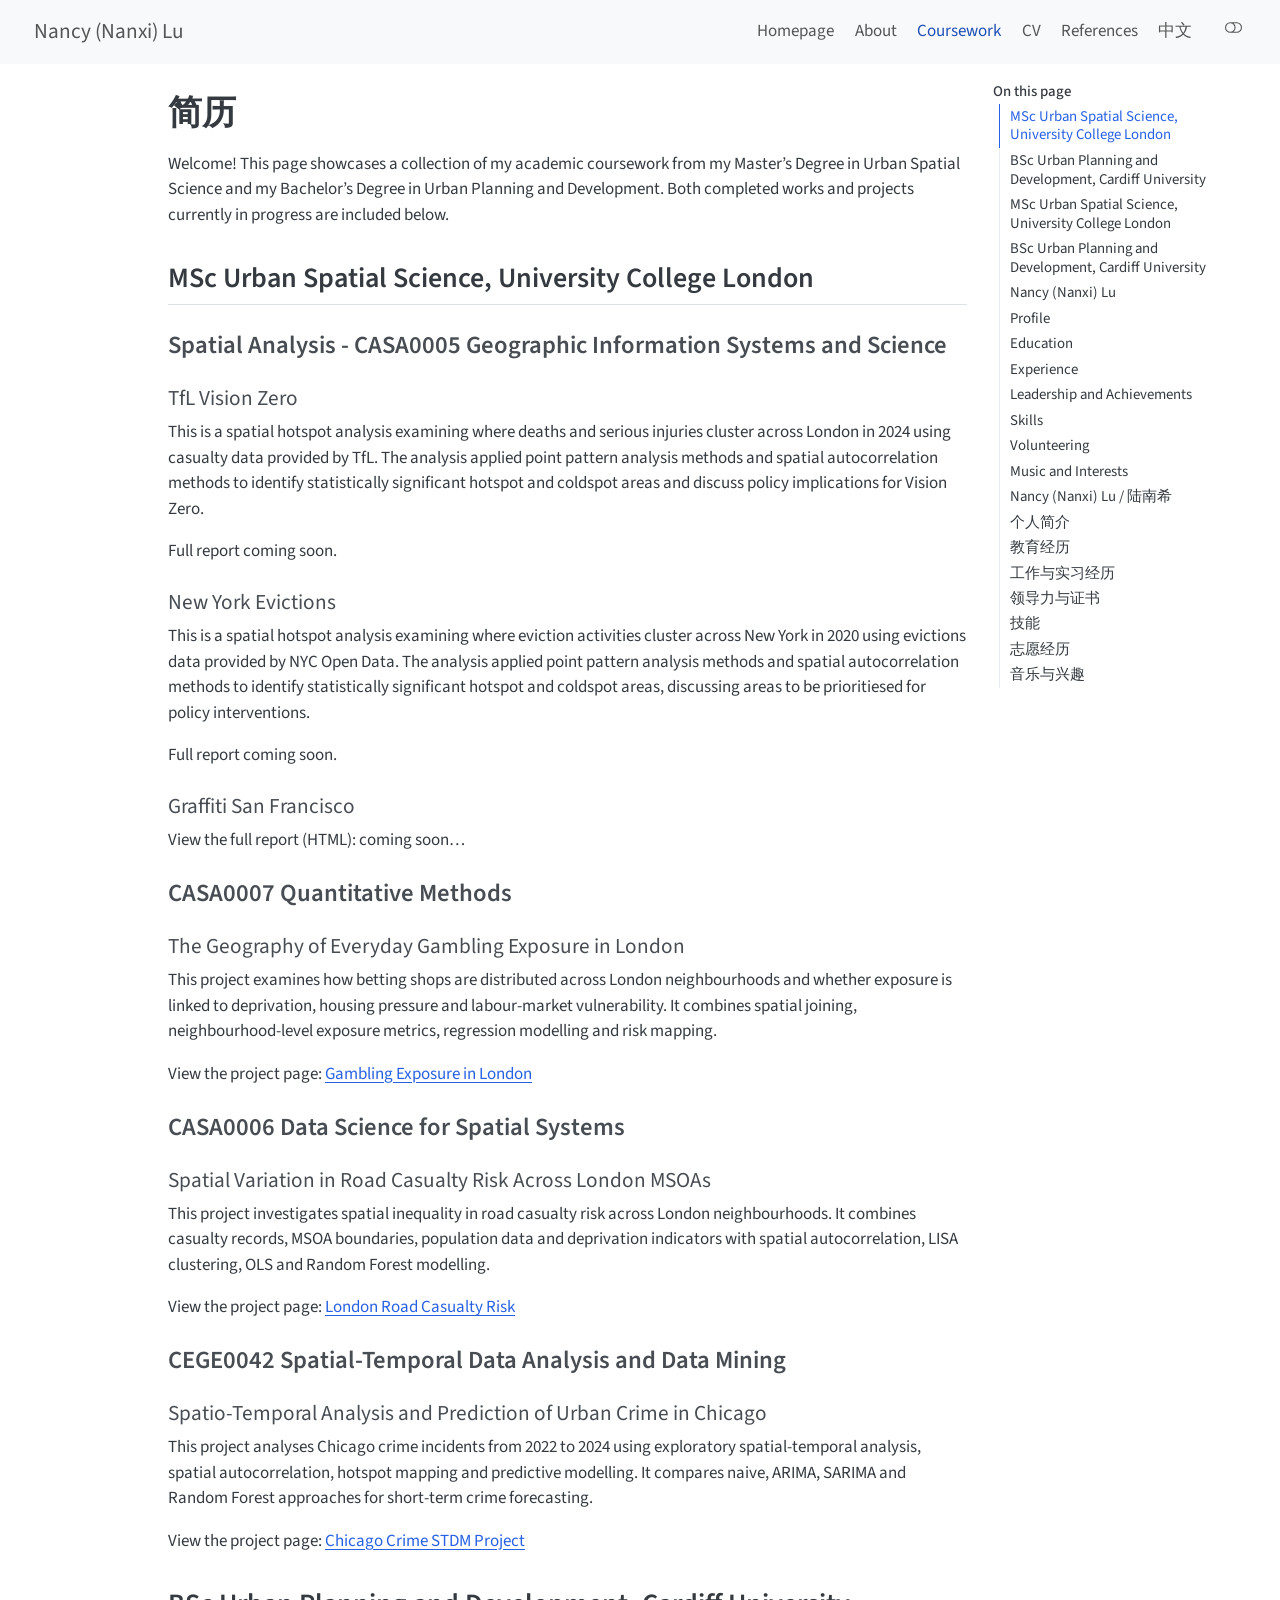
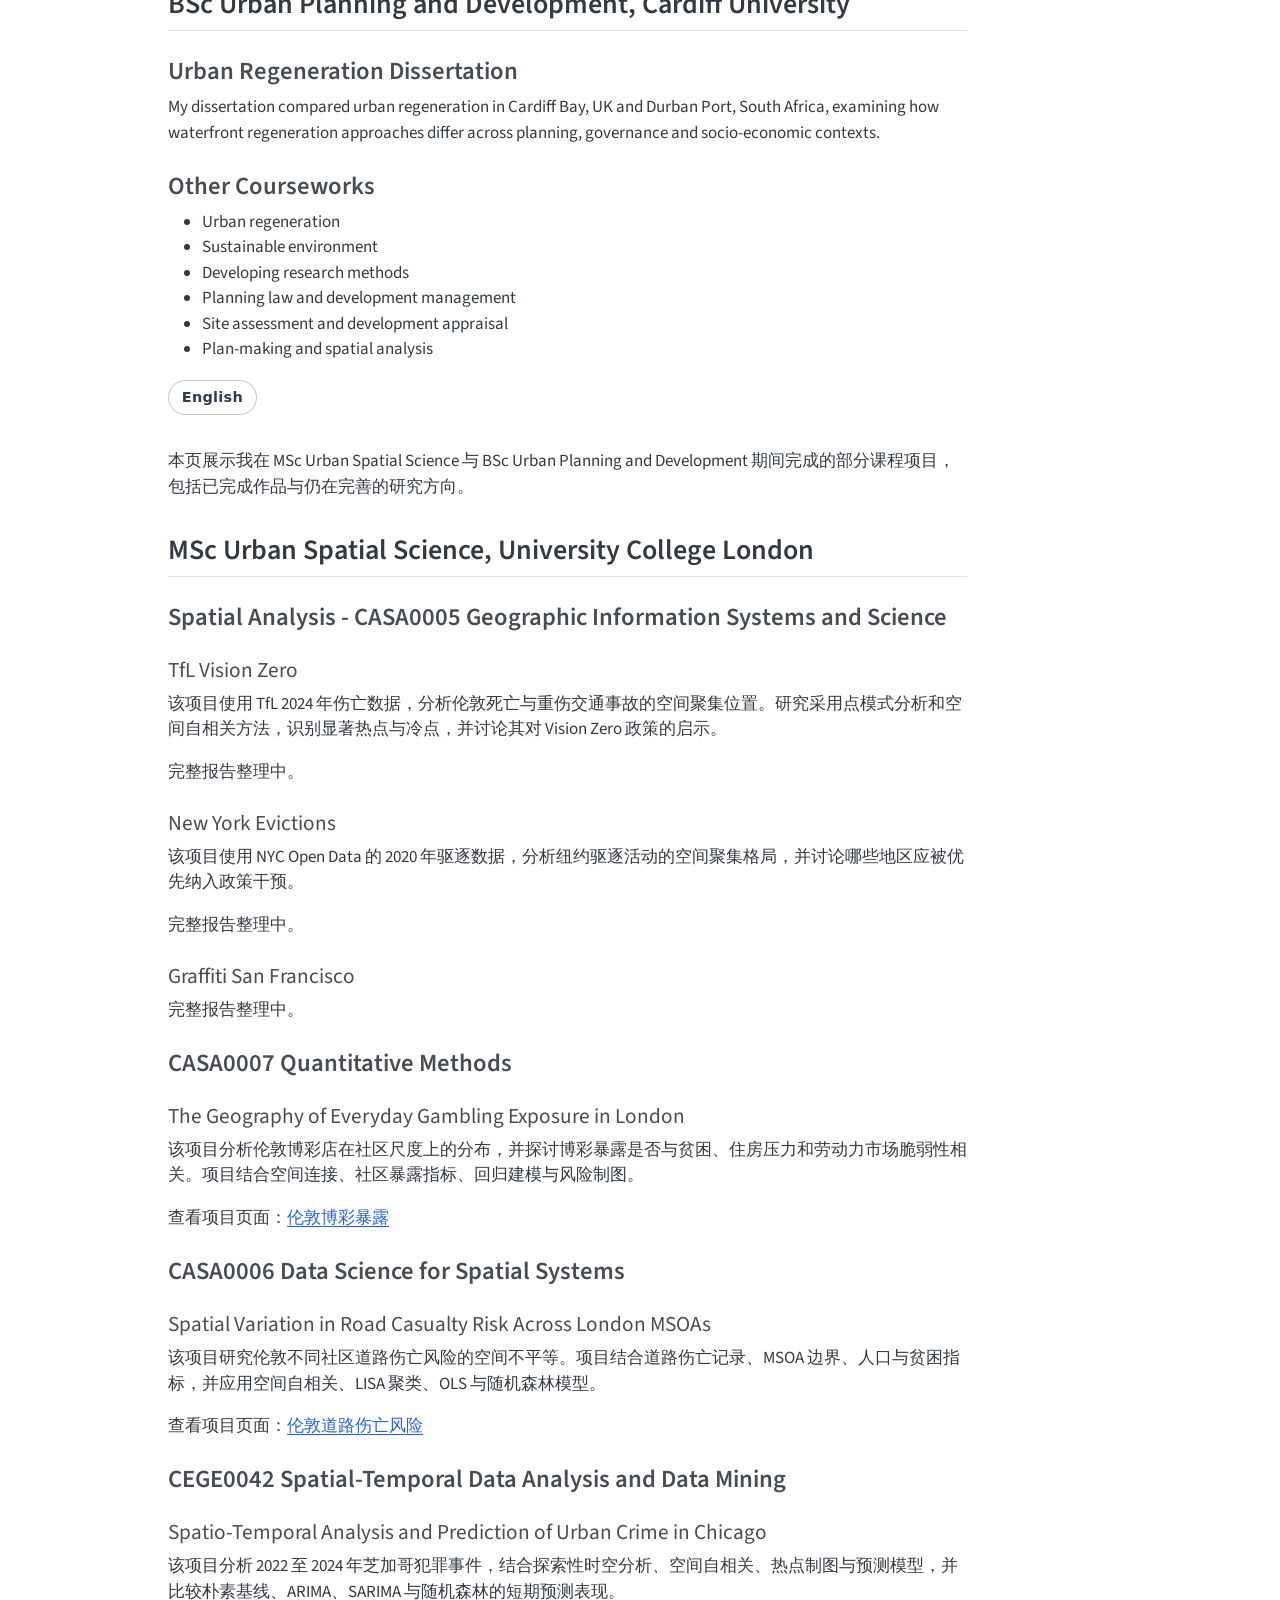
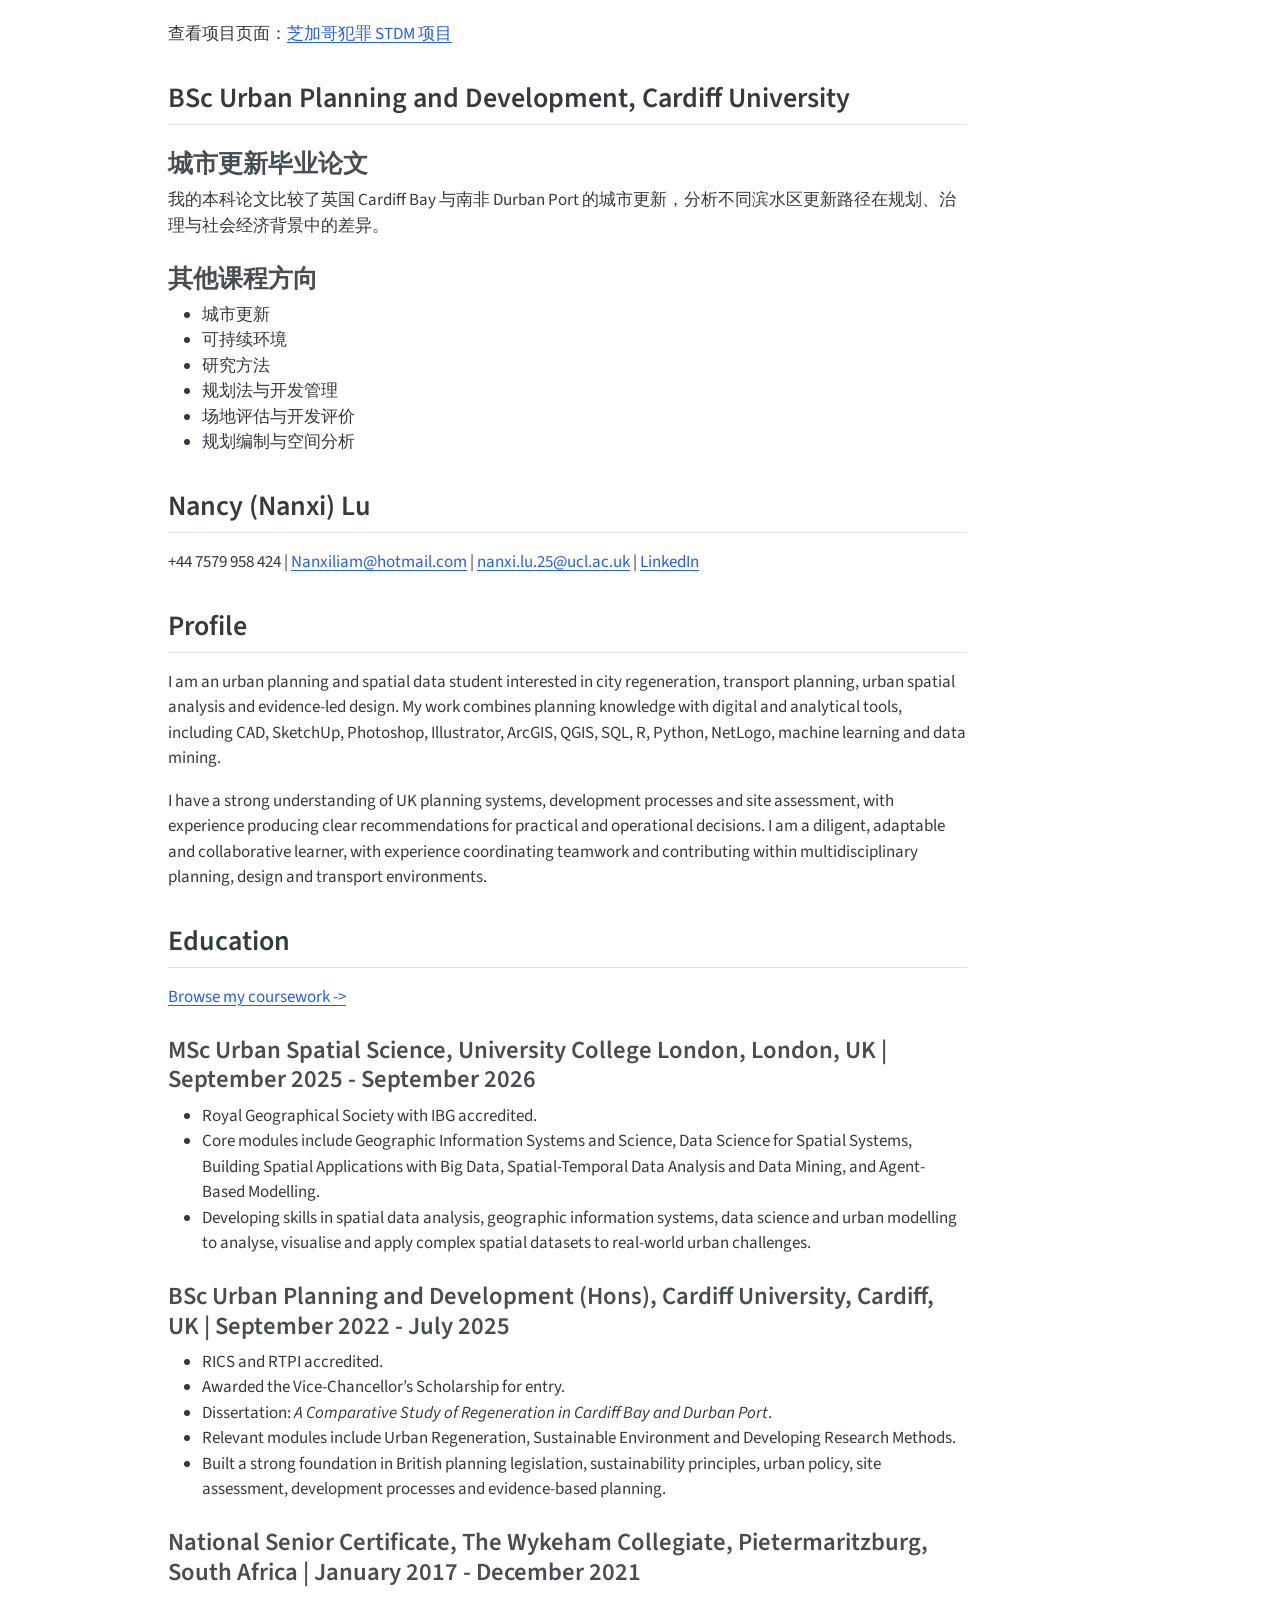
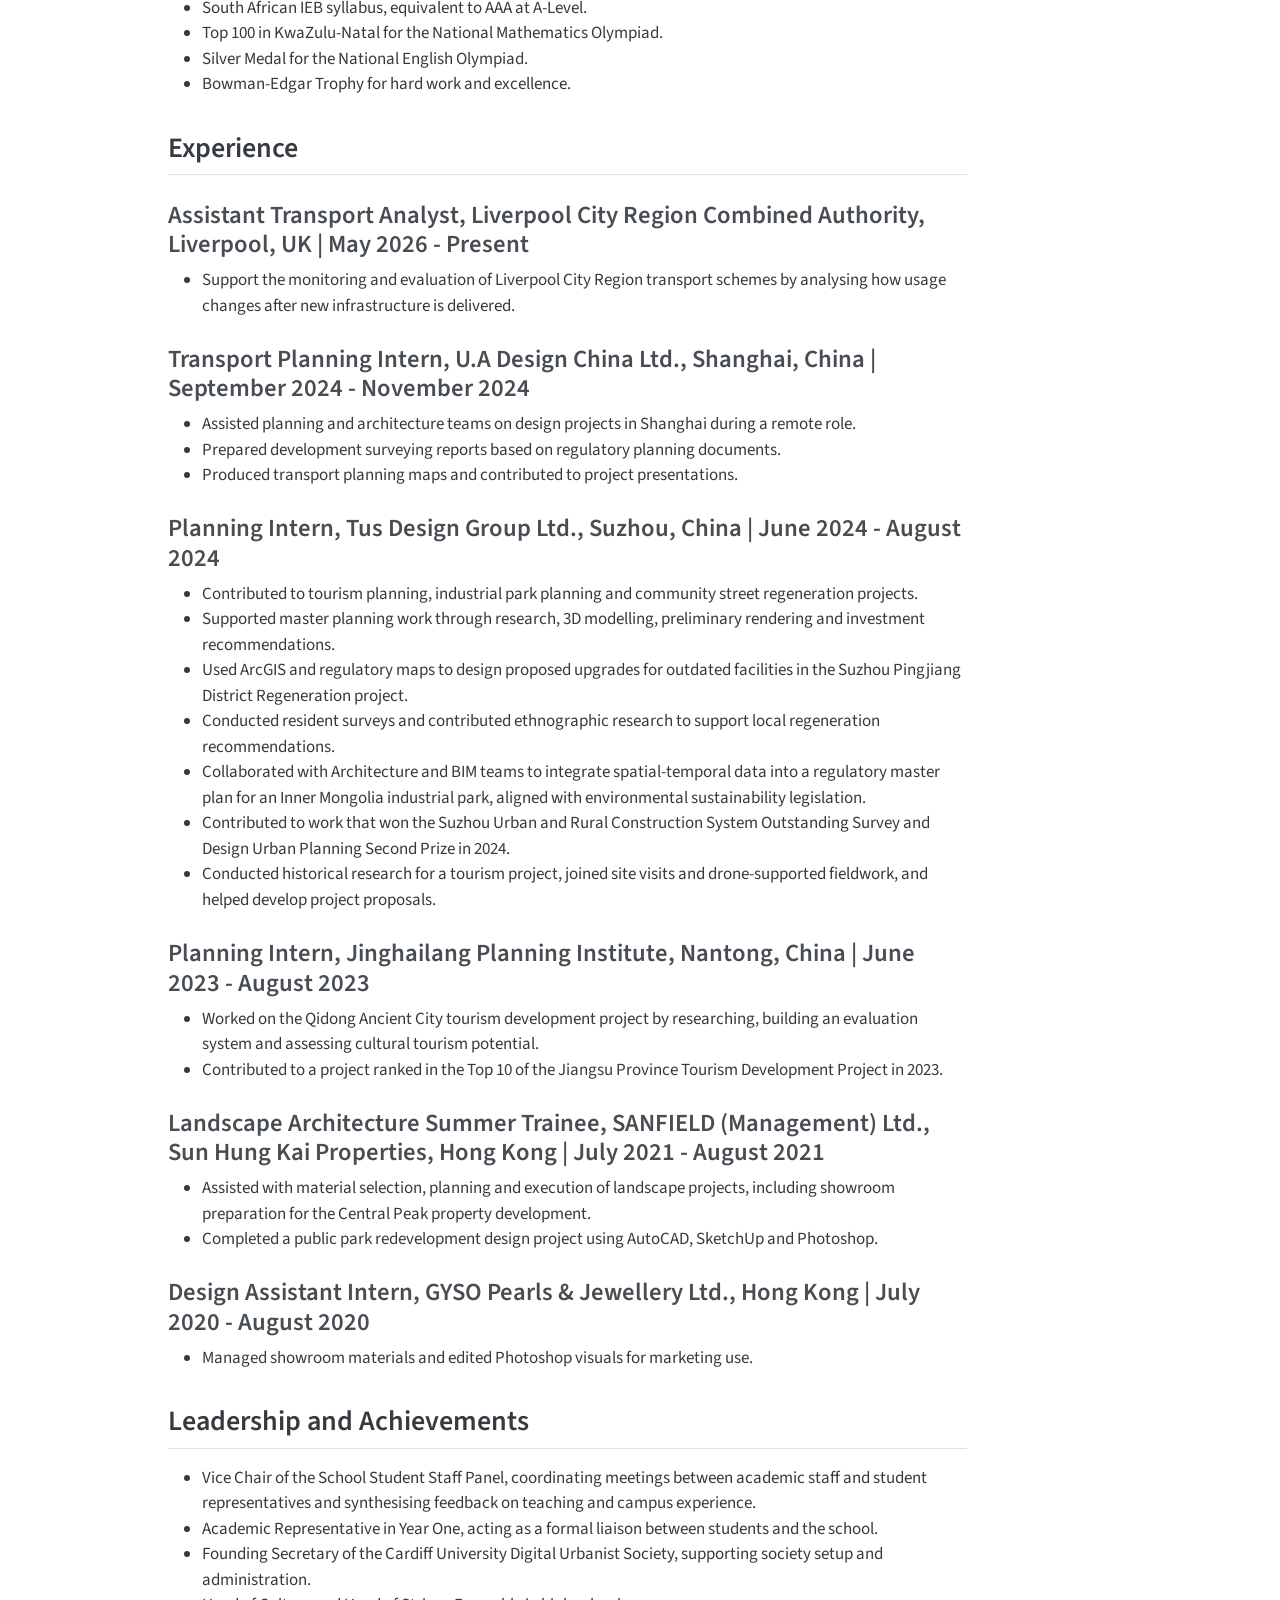
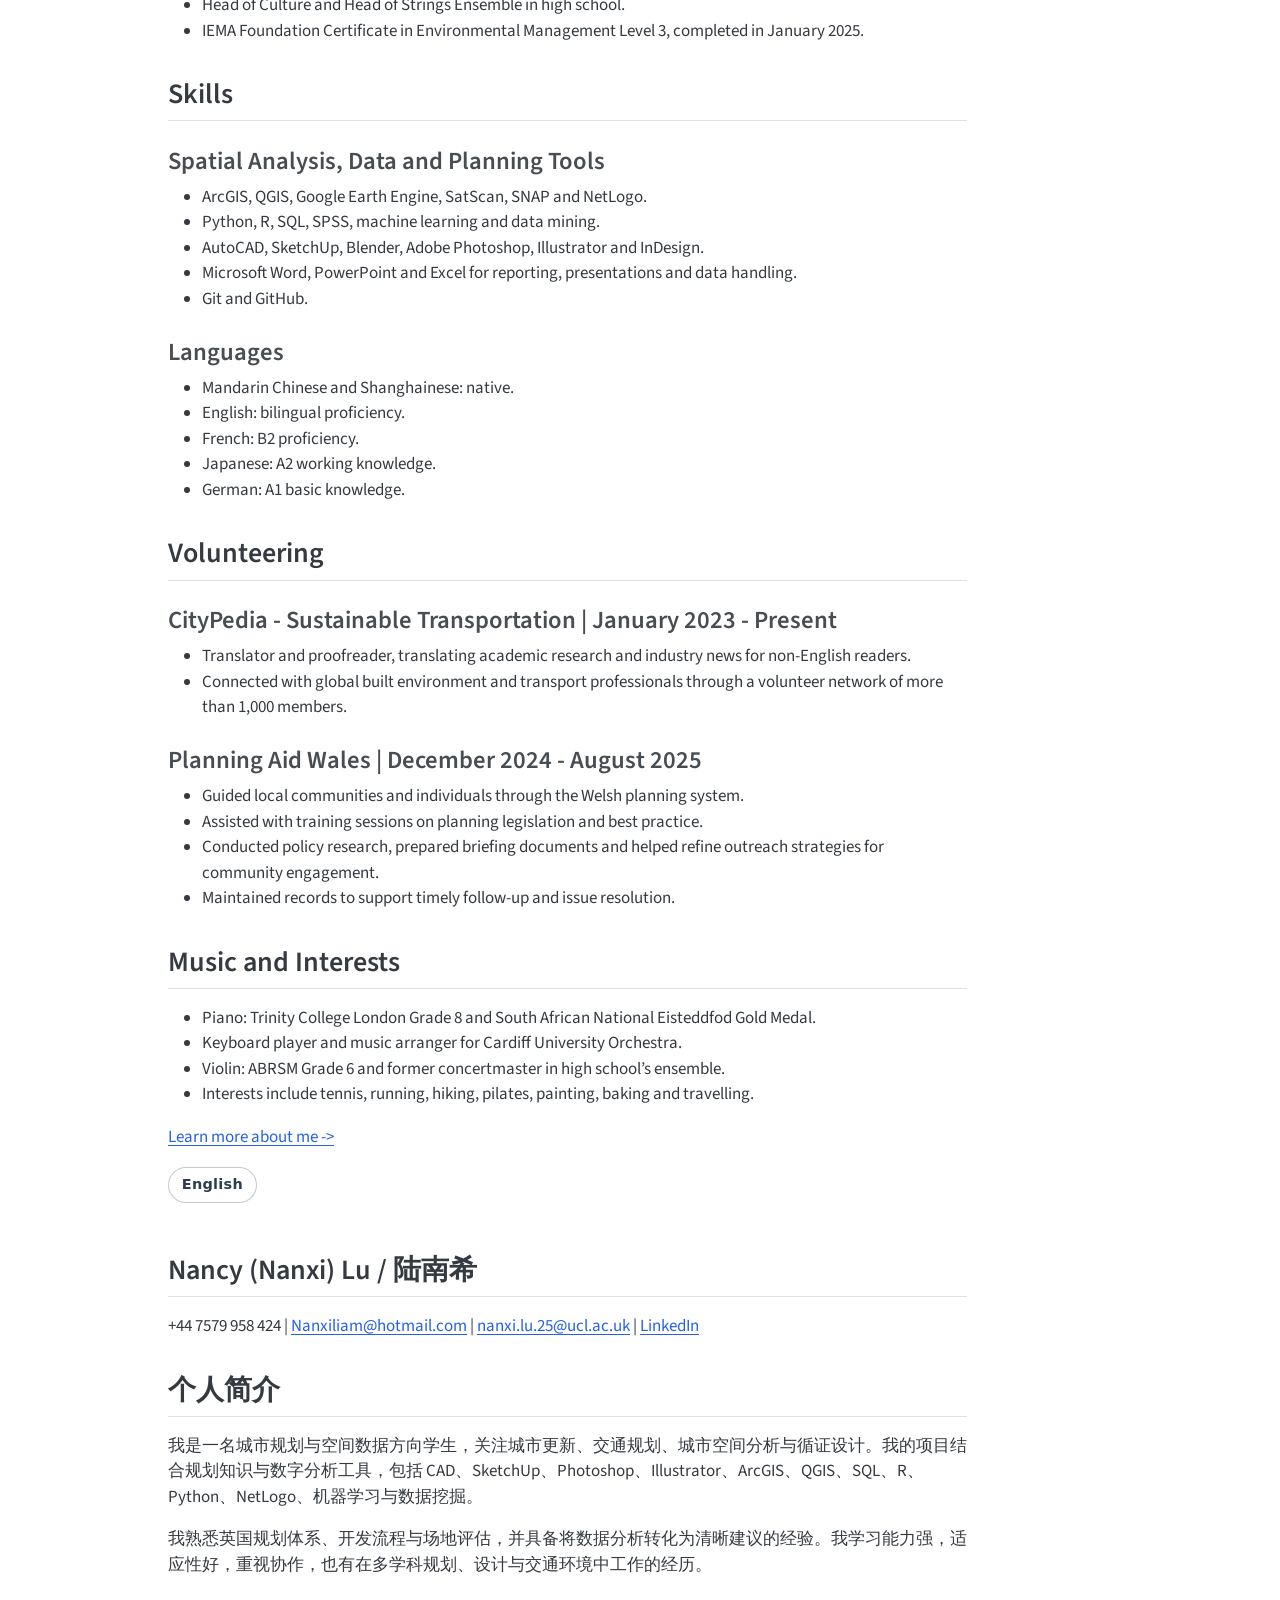
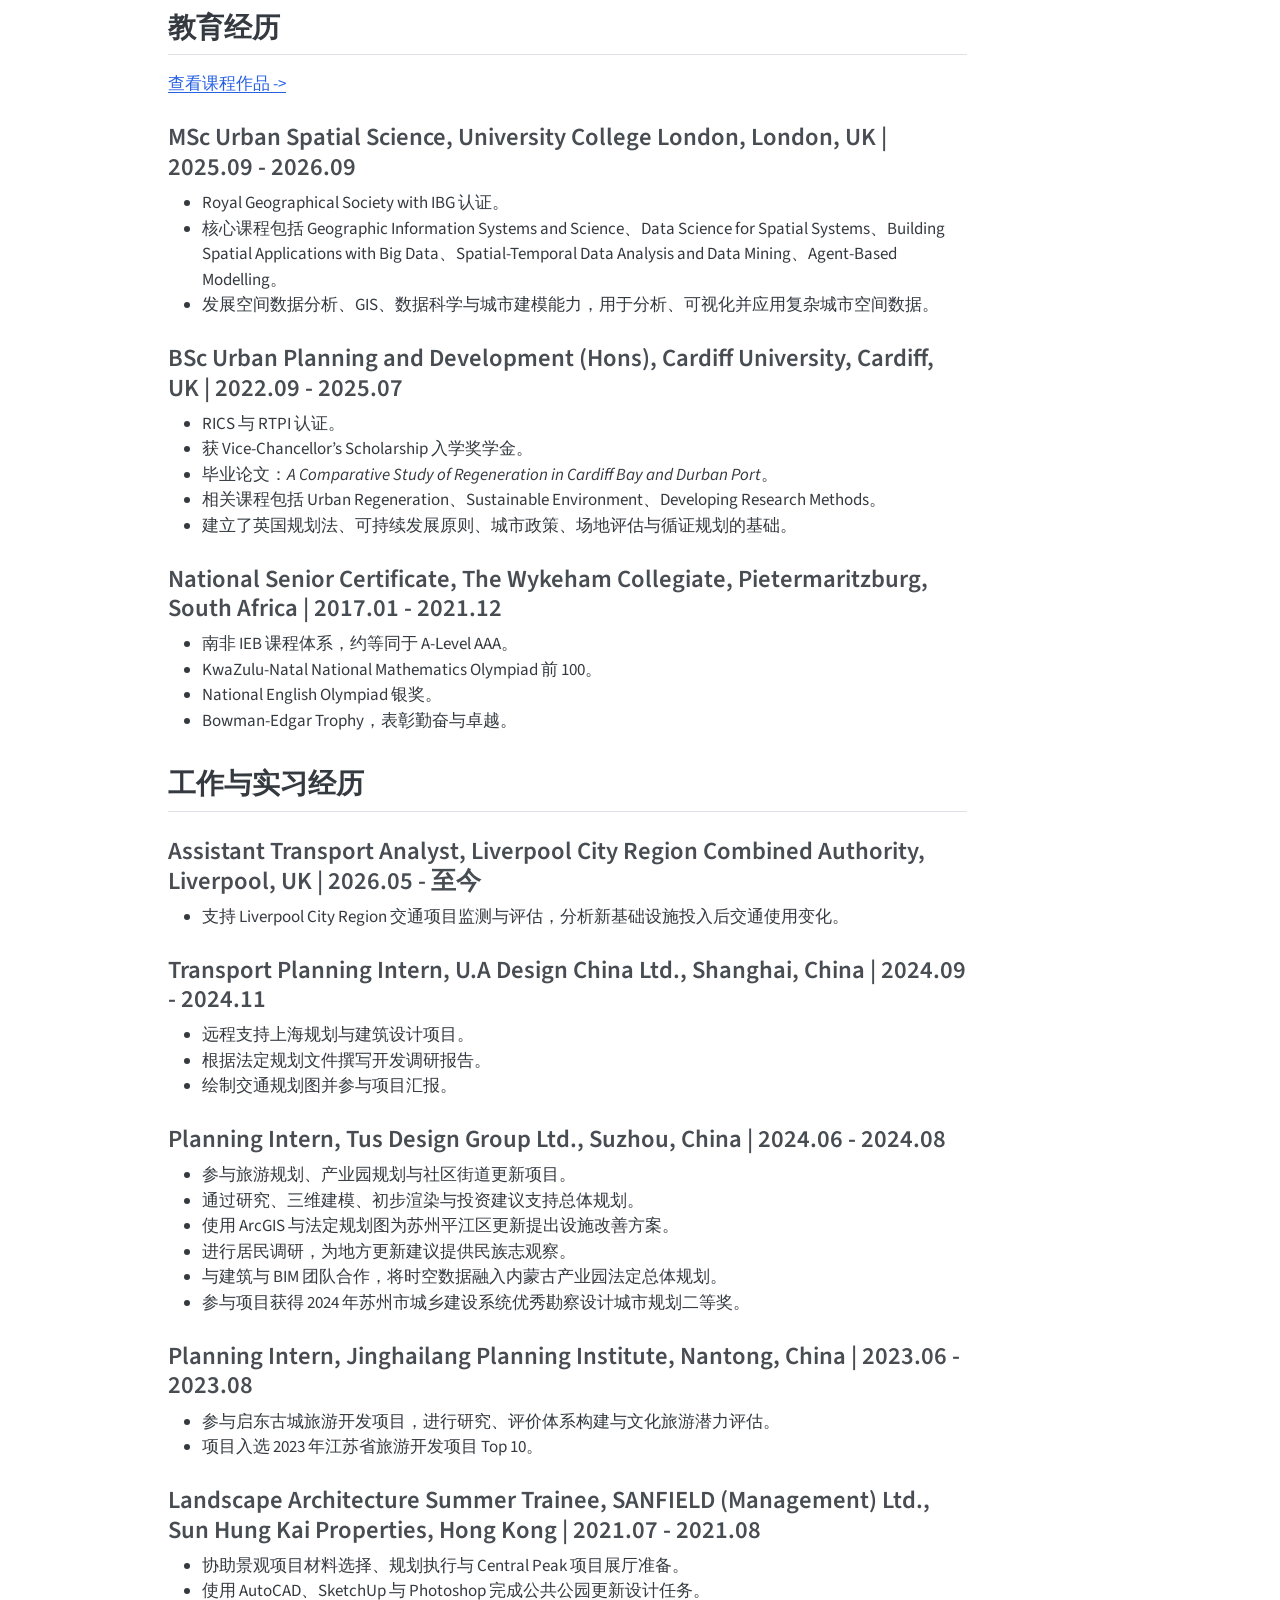
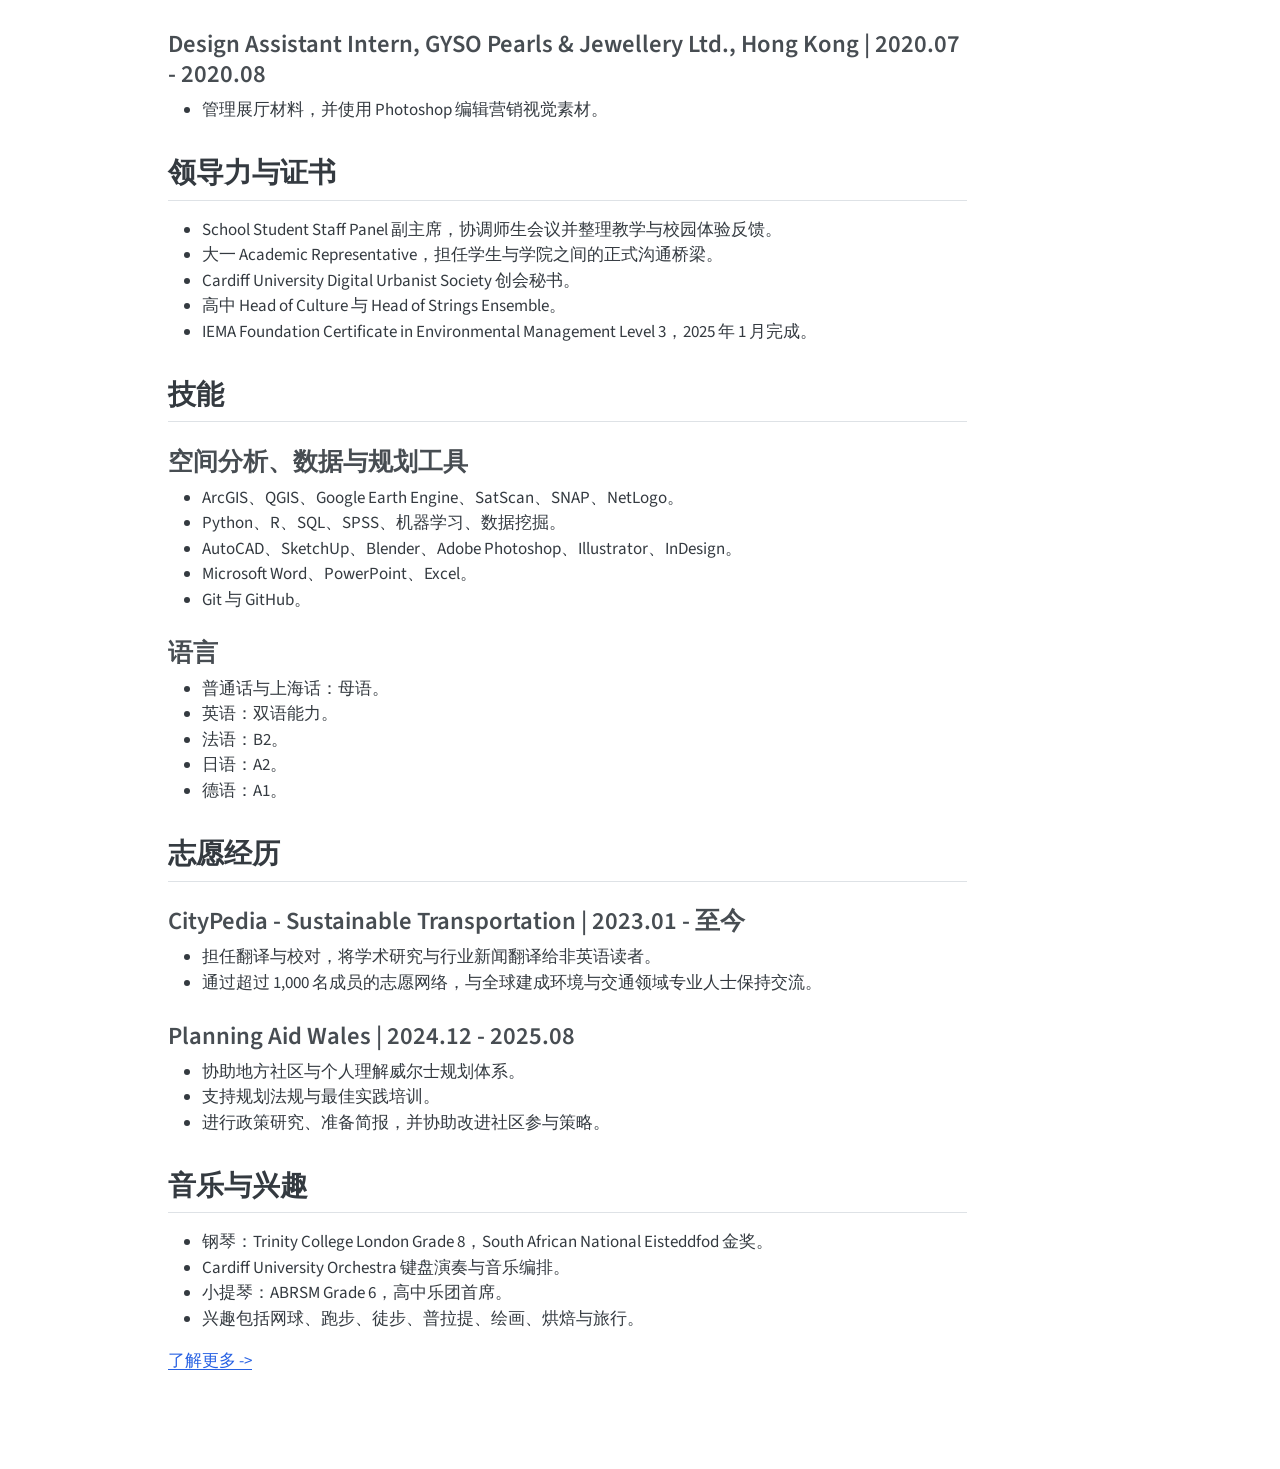
==== docs/coursework.html @ 62bc1b58 "Update CV sections Remove CASA0023 coursework section and Community Volunteering section from CV and" ====
<!DOCTYPE html>
<html xmlns="http://www.w3.org/1999/xhtml" lang="en" xml:lang="en"><head>

<meta charset="utf-8">
<meta name="generator" content="quarto-1.8.25">

<meta name="viewport" content="width=device-width, initial-scale=1.0, user-scalable=yes">


<title>简历 – Nancy (Nanxi) Lu</title>
<style>
code{white-space: pre-wrap;}
span.smallcaps{font-variant: small-caps;}
div.columns{display: flex; gap: min(4vw, 1.5em);}
div.column{flex: auto; overflow-x: auto;}
div.hanging-indent{margin-left: 1.5em; text-indent: -1.5em;}
ul.task-list{list-style: none;}
ul.task-list li input[type="checkbox"] {
  width: 0.8em;
  margin: 0 0.8em 0.2em -1em; /* quarto-specific, see https://github.com/quarto-dev/quarto-cli/issues/4556 */ 
  vertical-align: middle;
}
</style>


<script src="site_libs/quarto-nav/quarto-nav.js"></script>
<script src="site_libs/quarto-nav/headroom.min.js"></script>
<script src="site_libs/clipboard/clipboard.min.js"></script>
<script src="site_libs/quarto-search/autocomplete.umd.js"></script>
<script src="site_libs/quarto-search/fuse.min.js"></script>
<script src="site_libs/quarto-search/quarto-search.js"></script>
<meta name="quarto:offset" content="./">
<script src="site_libs/quarto-html/quarto.js" type="module"></script>
<script src="site_libs/quarto-html/tabsets/tabsets.js" type="module"></script>
<script src="site_libs/quarto-html/axe/axe-check.js" type="module"></script>
<script src="site_libs/quarto-html/popper.min.js"></script>
<script src="site_libs/quarto-html/tippy.umd.min.js"></script>
<script src="site_libs/quarto-html/anchor.min.js"></script>
<link href="site_libs/quarto-html/tippy.css" rel="stylesheet">
<link href="site_libs/quarto-html/quarto-syntax-highlighting-7b89279ff1a6dce999919e0e67d4d9ec.css" rel="stylesheet" class="quarto-color-scheme" id="quarto-text-highlighting-styles">
<link href="site_libs/quarto-html/quarto-syntax-highlighting-dark-707d8167ce6003fca903bfe2be84ab7f.css" rel="stylesheet" class="quarto-color-scheme quarto-color-alternate" id="quarto-text-highlighting-styles">
<link href="site_libs/quarto-html/quarto-syntax-highlighting-7b89279ff1a6dce999919e0e67d4d9ec.css" rel="stylesheet" class="quarto-color-scheme-extra" id="quarto-text-highlighting-styles">
<script src="site_libs/bootstrap/bootstrap.min.js"></script>
<link href="site_libs/bootstrap/bootstrap-icons.css" rel="stylesheet">
<link href="site_libs/bootstrap/bootstrap-5b4ad623e5705c0698d39aec6f10cf02.min.css" rel="stylesheet" append-hash="true" class="quarto-color-scheme" id="quarto-bootstrap" data-mode="light">
<link href="site_libs/bootstrap/bootstrap-dark-0d4a9d19931feb4fee1ddab4b2489000.min.css" rel="stylesheet" append-hash="true" class="quarto-color-scheme quarto-color-alternate" id="quarto-bootstrap" data-mode="dark">
<link href="site_libs/bootstrap/bootstrap-5b4ad623e5705c0698d39aec6f10cf02.min.css" rel="stylesheet" append-hash="true" class="quarto-color-scheme-extra" id="quarto-bootstrap" data-mode="light">
<script id="quarto-search-options" type="application/json">{
  "location": "navbar",
  "copy-button": false,
  "collapse-after": 3,
  "panel-placement": "end",
  "type": "overlay",
  "limit": 50,
  "keyboard-shortcut": [
    "f",
    "/",
    "s"
  ],
  "show-item-context": false,
  "language": {
    "search-no-results-text": "No results",
    "search-matching-documents-text": "matching documents",
    "search-copy-link-title": "Copy link to search",
    "search-hide-matches-text": "Hide additional matches",
    "search-more-match-text": "more match in this document",
    "search-more-matches-text": "more matches in this document",
    "search-clear-button-title": "Clear",
    "search-text-placeholder": "",
    "search-detached-cancel-button-title": "Cancel",
    "search-submit-button-title": "Submit",
    "search-label": "Search"
  }
}</script>


<link rel="stylesheet" href="style.css">
<meta property="og:title" content="Coursework – Nancy (Nanxi) Lu">
<meta property="og:description" content="">
<meta property="og:site_name" content="Nancy (Nanxi) Lu">
</head>

<body class="nav-fixed quarto-light"><script id="quarto-html-before-body" type="application/javascript">
    const toggleBodyColorMode = (bsSheetEl) => {
      const mode = bsSheetEl.getAttribute("data-mode");
      const bodyEl = window.document.querySelector("body");
      if (mode === "dark") {
        bodyEl.classList.add("quarto-dark");
        bodyEl.classList.remove("quarto-light");
      } else {
        bodyEl.classList.add("quarto-light");
        bodyEl.classList.remove("quarto-dark");
      }
    }
    const toggleBodyColorPrimary = () => {
      const bsSheetEl = window.document.querySelector("link#quarto-bootstrap:not([rel=disabled-stylesheet])");
      if (bsSheetEl) {
        toggleBodyColorMode(bsSheetEl);
      }
    }
    const setColorSchemeToggle = (alternate) => {
      const toggles = window.document.querySelectorAll('.quarto-color-scheme-toggle');
      for (let i=0; i < toggles.length; i++) {
        const toggle = toggles[i];
        if (toggle) {
          if (alternate) {
            toggle.classList.add("alternate");
          } else {
            toggle.classList.remove("alternate");
          }
        }
      }
    };
    const toggleColorMode = (alternate) => {
      // Switch the stylesheets
      const primaryStylesheets = window.document.querySelectorAll('link.quarto-color-scheme:not(.quarto-color-alternate)');
      const alternateStylesheets = window.document.querySelectorAll('link.quarto-color-scheme.quarto-color-alternate');
      manageTransitions('#quarto-margin-sidebar .nav-link', false);
      if (alternate) {
        // note: dark is layered on light, we don't disable primary!
        enableStylesheet(alternateStylesheets);
        for (const sheetNode of alternateStylesheets) {
          if (sheetNode.id === "quarto-bootstrap") {
            toggleBodyColorMode(sheetNode);
          }
        }
      } else {
        disableStylesheet(alternateStylesheets);
        enableStylesheet(primaryStylesheets)
        toggleBodyColorPrimary();
      }
      manageTransitions('#quarto-margin-sidebar .nav-link', true);
      // Switch the toggles
      setColorSchemeToggle(alternate)
      // Hack to workaround the fact that safari doesn't
      // properly recolor the scrollbar when toggling (#1455)
      if (navigator.userAgent.indexOf('Safari') > 0 && navigator.userAgent.indexOf('Chrome') == -1) {
        manageTransitions("body", false);
        window.scrollTo(0, 1);
        setTimeout(() => {
          window.scrollTo(0, 0);
          manageTransitions("body", true);
        }, 40);
      }
    }
    const disableStylesheet = (stylesheets) => {
      for (let i=0; i < stylesheets.length; i++) {
        const stylesheet = stylesheets[i];
        stylesheet.rel = 'disabled-stylesheet';
      }
    }
    const enableStylesheet = (stylesheets) => {
      for (let i=0; i < stylesheets.length; i++) {
        const stylesheet = stylesheets[i];
        if(stylesheet.rel !== 'stylesheet') { // for Chrome, which will still FOUC without this check
          stylesheet.rel = 'stylesheet';
        }
      }
    }
    const manageTransitions = (selector, allowTransitions) => {
      const els = window.document.querySelectorAll(selector);
      for (let i=0; i < els.length; i++) {
        const el = els[i];
        if (allowTransitions) {
          el.classList.remove('notransition');
        } else {
          el.classList.add('notransition');
        }
      }
    }
    const isFileUrl = () => {
      return window.location.protocol === 'file:';
    }
    const hasAlternateSentinel = () => {
      let styleSentinel = getColorSchemeSentinel();
      if (styleSentinel !== null) {
        return styleSentinel === "alternate";
      } else {
        return false;
      }
    }
    const setStyleSentinel = (alternate) => {
      const value = alternate ? "alternate" : "default";
      if (!isFileUrl()) {
        window.localStorage.setItem("quarto-color-scheme", value);
      } else {
        localAlternateSentinel = value;
      }
    }
    const getColorSchemeSentinel = () => {
      if (!isFileUrl()) {
        const storageValue = window.localStorage.getItem("quarto-color-scheme");
        return storageValue != null ? storageValue : localAlternateSentinel;
      } else {
        return localAlternateSentinel;
      }
    }
    const toggleGiscusIfUsed = (isAlternate, darkModeDefault) => {
      const baseTheme = document.querySelector('#giscus-base-theme')?.value ?? 'light';
      const alternateTheme = document.querySelector('#giscus-alt-theme')?.value ?? 'dark';
      let newTheme = '';
      if(authorPrefersDark) {
        newTheme = isAlternate ? baseTheme : alternateTheme;
      } else {
        newTheme = isAlternate ? alternateTheme : baseTheme;
      }
      const changeGiscusTheme = () => {
        // From: https://github.com/giscus/giscus/issues/336
        const sendMessage = (message) => {
          const iframe = document.querySelector('iframe.giscus-frame');
          if (!iframe) return;
          iframe.contentWindow.postMessage({ giscus: message }, 'https://giscus.app');
        }
        sendMessage({
          setConfig: {
            theme: newTheme
          }
        });
      }
      const isGiscussLoaded = window.document.querySelector('iframe.giscus-frame') !== null;
      if (isGiscussLoaded) {
        changeGiscusTheme();
      }
    };
    const authorPrefersDark = false;
    const darkModeDefault = authorPrefersDark;
      document.querySelector('link#quarto-text-highlighting-styles.quarto-color-scheme-extra').rel = 'disabled-stylesheet';
      document.querySelector('link#quarto-bootstrap.quarto-color-scheme-extra').rel = 'disabled-stylesheet';
    let localAlternateSentinel = darkModeDefault ? 'alternate' : 'default';
    // Dark / light mode switch
    window.quartoToggleColorScheme = () => {
      // Read the current dark / light value
      let toAlternate = !hasAlternateSentinel();
      toggleColorMode(toAlternate);
      setStyleSentinel(toAlternate);
      toggleGiscusIfUsed(toAlternate, darkModeDefault);
      window.dispatchEvent(new Event('resize'));
    };
    // Switch to dark mode if need be
    if (hasAlternateSentinel()) {
      toggleColorMode(true);
    } else {
      toggleColorMode(false);
    }
  </script>

<div id="quarto-search-results"></div>
  <header id="quarto-header" class="headroom fixed-top">
    <nav class="navbar navbar-expand-lg " data-bs-theme="dark">
      <div class="navbar-container container-fluid">
      <div class="navbar-brand-container mx-auto">
    <a href="./index.html" class="navbar-brand navbar-brand-logo">
    </a>
    <a class="navbar-brand" href="./index.html">
    <span class="navbar-title">Nancy (Nanxi) Lu</span>
    </a>
  </div>
            <div id="quarto-search" class="" title="Search"></div>
          <button class="navbar-toggler" type="button" data-bs-toggle="collapse" data-bs-target="#navbarCollapse" aria-controls="navbarCollapse" role="menu" aria-expanded="false" aria-label="Toggle navigation" onclick="if (window.quartoToggleHeadroom) { window.quartoToggleHeadroom(); }">
  <span class="navbar-toggler-icon"></span>
</button>
          <div class="collapse navbar-collapse" id="navbarCollapse">
            <ul class="navbar-nav navbar-nav-scroll ms-auto">
  <li class="nav-item">
    <a class="nav-link" href="./index.html"> 
<span class="menu-text">Homepage</span></a>
  </li>  
  <li class="nav-item">
    <a class="nav-link" href="./about.html"> 
<span class="menu-text">About</span></a>
  </li>  
  <li class="nav-item">
    <a class="nav-link active" href="./coursework.html" aria-current="page"> 
<span class="menu-text">Coursework</span></a>
  </li>  
  <li class="nav-item">
    <a class="nav-link" href="./cv.html"> 
<span class="menu-text">CV</span></a>
  </li>  
  <li class="nav-item">
    <a class="nav-link" href="./references.html"> 
<span class="menu-text">References</span></a>
  </li>  
  <li class="nav-item">
    <a class="nav-link" href="./index-zh.html"> 
<span class="menu-text">中文</span></a>
  </li>  
  <li class="nav-item compact">
    <a class="nav-link" href="https://github.com/Nanxi-lu"> <i class="bi bi-github" role="img">
</i> 
<span class="menu-text"></span></a>
  </li>  
</ul>
          </div> <!-- /navcollapse -->
            <div class="quarto-navbar-tools">
  <a href="" class="quarto-color-scheme-toggle quarto-navigation-tool  px-1" onclick="window.quartoToggleColorScheme(); return false;" title="Toggle dark mode"><i class="bi"></i></a>
</div>
      </div> <!-- /container-fluid -->
    </nav>
</header>
<!-- content -->
<div id="quarto-content" class="quarto-container page-columns page-rows-contents page-layout-article page-navbar">
<!-- sidebar -->
<!-- margin-sidebar -->
    <div id="quarto-margin-sidebar" class="sidebar margin-sidebar">
        <nav id="TOC" role="doc-toc" class="toc-active">
    <h2 id="toc-title">On this page</h2>
   
  <ul>
  <li><a href="#msc-urban-spatial-science-university-college-london" id="toc-msc-urban-spatial-science-university-college-london" class="nav-link active" data-scroll-target="#msc-urban-spatial-science-university-college-london">MSc Urban Spatial Science, University College London</a>
  <ul class="collapse">
  <li><a href="#spatial-analysis---casa0005-geographic-information-systems-and-science" id="toc-spatial-analysis---casa0005-geographic-information-systems-and-science" class="nav-link" data-scroll-target="#spatial-analysis---casa0005-geographic-information-systems-and-science">Spatial Analysis - CASA0005 Geographic Information Systems and Science</a></li>
  <li><a href="#casa0007-quantitative-methods" id="toc-casa0007-quantitative-methods" class="nav-link" data-scroll-target="#casa0007-quantitative-methods">CASA0007 Quantitative Methods</a></li>
  <li><a href="#casa0006-data-science-for-spatial-systems" id="toc-casa0006-data-science-for-spatial-systems" class="nav-link" data-scroll-target="#casa0006-data-science-for-spatial-systems">CASA0006 Data Science for Spatial Systems</a></li>
  <li><a href="#cege0042-spatial-temporal-data-analysis-and-data-mining" id="toc-cege0042-spatial-temporal-data-analysis-and-data-mining" class="nav-link" data-scroll-target="#cege0042-spatial-temporal-data-analysis-and-data-mining">CEGE0042 Spatial-Temporal Data Analysis and Data Mining</a></li>
  </ul></li>
  <li><a href="#bsc-urban-planning-and-development-cardiff-university" id="toc-bsc-urban-planning-and-development-cardiff-university" class="nav-link" data-scroll-target="#bsc-urban-planning-and-development-cardiff-university">BSc Urban Planning and Development, Cardiff University</a>
  <ul class="collapse">
  <li><a href="#urban-regeneration-dissertation" id="toc-urban-regeneration-dissertation" class="nav-link" data-scroll-target="#urban-regeneration-dissertation">Urban Regeneration Dissertation</a></li>
  <li><a href="#other-courseworks" id="toc-other-courseworks" class="nav-link" data-scroll-target="#other-courseworks">Other Courseworks</a></li>
  </ul></li>
  <li><a href="#msc-urban-spatial-science-university-college-london-1" id="toc-msc-urban-spatial-science-university-college-london-1" class="nav-link" data-scroll-target="#msc-urban-spatial-science-university-college-london-1">MSc Urban Spatial Science, University College London</a>
  <ul class="collapse">
  <li><a href="#spatial-analysis---casa0005-geographic-information-systems-and-science-1" id="toc-spatial-analysis---casa0005-geographic-information-systems-and-science-1" class="nav-link" data-scroll-target="#spatial-analysis---casa0005-geographic-information-systems-and-science-1">Spatial Analysis - CASA0005 Geographic Information Systems and Science</a></li>
  <li><a href="#casa0007-quantitative-methods-1" id="toc-casa0007-quantitative-methods-1" class="nav-link" data-scroll-target="#casa0007-quantitative-methods-1">CASA0007 Quantitative Methods</a></li>
  <li><a href="#casa0006-data-science-for-spatial-systems-1" id="toc-casa0006-data-science-for-spatial-systems-1" class="nav-link" data-scroll-target="#casa0006-data-science-for-spatial-systems-1">CASA0006 Data Science for Spatial Systems</a></li>
  <li><a href="#cege0042-spatial-temporal-data-analysis-and-data-mining-1" id="toc-cege0042-spatial-temporal-data-analysis-and-data-mining-1" class="nav-link" data-scroll-target="#cege0042-spatial-temporal-data-analysis-and-data-mining-1">CEGE0042 Spatial-Temporal Data Analysis and Data Mining</a></li>
  </ul></li>
  <li><a href="#bsc-urban-planning-and-development-cardiff-university-1" id="toc-bsc-urban-planning-and-development-cardiff-university-1" class="nav-link" data-scroll-target="#bsc-urban-planning-and-development-cardiff-university-1">BSc Urban Planning and Development, Cardiff University</a>
  <ul class="collapse">
  <li><a href="#城市更新毕业论文" id="toc-城市更新毕业论文" class="nav-link" data-scroll-target="#城市更新毕业论文">城市更新毕业论文</a></li>
  <li><a href="#其他课程方向" id="toc-其他课程方向" class="nav-link" data-scroll-target="#其他课程方向">其他课程方向</a></li>
  </ul></li>
  <li><a href="#nancy-nanxi-lu" id="toc-nancy-nanxi-lu" class="nav-link" data-scroll-target="#nancy-nanxi-lu">Nancy (Nanxi) Lu</a></li>
  <li><a href="#profile" id="toc-profile" class="nav-link" data-scroll-target="#profile">Profile</a></li>
  <li><a href="#education" id="toc-education" class="nav-link" data-scroll-target="#education">Education</a>
  <ul class="collapse">
  <li><a href="#msc-urban-spatial-science-university-college-london-london-uk-september-2025---september-2026" id="toc-msc-urban-spatial-science-university-college-london-london-uk-september-2025---september-2026" class="nav-link" data-scroll-target="#msc-urban-spatial-science-university-college-london-london-uk-september-2025---september-2026">MSc Urban Spatial Science, University College London, London, UK | September 2025 - September 2026</a></li>
  <li><a href="#bsc-urban-planning-and-development-hons-cardiff-university-cardiff-uk-september-2022---july-2025" id="toc-bsc-urban-planning-and-development-hons-cardiff-university-cardiff-uk-september-2022---july-2025" class="nav-link" data-scroll-target="#bsc-urban-planning-and-development-hons-cardiff-university-cardiff-uk-september-2022---july-2025">BSc Urban Planning and Development (Hons), Cardiff University, Cardiff, UK | September 2022 - July 2025</a></li>
  <li><a href="#national-senior-certificate-the-wykeham-collegiate-pietermaritzburg-south-africa-january-2017---december-2021" id="toc-national-senior-certificate-the-wykeham-collegiate-pietermaritzburg-south-africa-january-2017---december-2021" class="nav-link" data-scroll-target="#national-senior-certificate-the-wykeham-collegiate-pietermaritzburg-south-africa-january-2017---december-2021">National Senior Certificate, The Wykeham Collegiate, Pietermaritzburg, South Africa | January 2017 - December 2021</a></li>
  </ul></li>
  <li><a href="#experience" id="toc-experience" class="nav-link" data-scroll-target="#experience">Experience</a>
  <ul class="collapse">
  <li><a href="#assistant-transport-analyst-liverpool-city-region-combined-authority-liverpool-uk-may-2026---present" id="toc-assistant-transport-analyst-liverpool-city-region-combined-authority-liverpool-uk-may-2026---present" class="nav-link" data-scroll-target="#assistant-transport-analyst-liverpool-city-region-combined-authority-liverpool-uk-may-2026---present">Assistant Transport Analyst, Liverpool City Region Combined Authority, Liverpool, UK | May 2026 - Present</a></li>
  <li><a href="#transport-planning-intern-u.a-design-china-ltd.-shanghai-china-september-2024---november-2024" id="toc-transport-planning-intern-u.a-design-china-ltd.-shanghai-china-september-2024---november-2024" class="nav-link" data-scroll-target="#transport-planning-intern-u.a-design-china-ltd.-shanghai-china-september-2024---november-2024">Transport Planning Intern, U.A Design China Ltd., Shanghai, China | September 2024 - November 2024</a></li>
  <li><a href="#planning-intern-tus-design-group-ltd.-suzhou-china-june-2024---august-2024" id="toc-planning-intern-tus-design-group-ltd.-suzhou-china-june-2024---august-2024" class="nav-link" data-scroll-target="#planning-intern-tus-design-group-ltd.-suzhou-china-june-2024---august-2024">Planning Intern, Tus Design Group Ltd., Suzhou, China | June 2024 - August 2024</a></li>
  <li><a href="#planning-intern-jinghailang-planning-institute-nantong-china-june-2023---august-2023" id="toc-planning-intern-jinghailang-planning-institute-nantong-china-june-2023---august-2023" class="nav-link" data-scroll-target="#planning-intern-jinghailang-planning-institute-nantong-china-june-2023---august-2023">Planning Intern, Jinghailang Planning Institute, Nantong, China | June 2023 - August 2023</a></li>
  <li><a href="#landscape-architecture-summer-trainee-sanfield-management-ltd.-sun-hung-kai-properties-hong-kong-july-2021---august-2021" id="toc-landscape-architecture-summer-trainee-sanfield-management-ltd.-sun-hung-kai-properties-hong-kong-july-2021---august-2021" class="nav-link" data-scroll-target="#landscape-architecture-summer-trainee-sanfield-management-ltd.-sun-hung-kai-properties-hong-kong-july-2021---august-2021">Landscape Architecture Summer Trainee, SANFIELD (Management) Ltd., Sun Hung Kai Properties, Hong Kong | July 2021 - August 2021</a></li>
  <li><a href="#design-assistant-intern-gyso-pearls-jewellery-ltd.-hong-kong-july-2020---august-2020" id="toc-design-assistant-intern-gyso-pearls-jewellery-ltd.-hong-kong-july-2020---august-2020" class="nav-link" data-scroll-target="#design-assistant-intern-gyso-pearls-jewellery-ltd.-hong-kong-july-2020---august-2020">Design Assistant Intern, GYSO Pearls &amp; Jewellery Ltd., Hong Kong | July 2020 - August 2020</a></li>
  </ul></li>
  <li><a href="#leadership-and-achievements" id="toc-leadership-and-achievements" class="nav-link" data-scroll-target="#leadership-and-achievements">Leadership and Achievements</a></li>
  <li><a href="#skills" id="toc-skills" class="nav-link" data-scroll-target="#skills">Skills</a>
  <ul class="collapse">
  <li><a href="#spatial-analysis-data-and-planning-tools" id="toc-spatial-analysis-data-and-planning-tools" class="nav-link" data-scroll-target="#spatial-analysis-data-and-planning-tools">Spatial Analysis, Data and Planning Tools</a></li>
  <li><a href="#languages" id="toc-languages" class="nav-link" data-scroll-target="#languages">Languages</a></li>
  </ul></li>
  <li><a href="#volunteering" id="toc-volunteering" class="nav-link" data-scroll-target="#volunteering">Volunteering</a>
  <ul class="collapse">
  <li><a href="#citypedia---sustainable-transportation-january-2023---present" id="toc-citypedia---sustainable-transportation-january-2023---present" class="nav-link" data-scroll-target="#citypedia---sustainable-transportation-january-2023---present">CityPedia - Sustainable Transportation | January 2023 - Present</a></li>
  <li><a href="#planning-aid-wales-december-2024---august-2025" id="toc-planning-aid-wales-december-2024---august-2025" class="nav-link" data-scroll-target="#planning-aid-wales-december-2024---august-2025">Planning Aid Wales | December 2024 - August 2025</a></li>
  </ul></li>
  <li><a href="#music-and-interests" id="toc-music-and-interests" class="nav-link" data-scroll-target="#music-and-interests">Music and Interests</a></li>
  <li><a href="#nancy-nanxi-lu-陆南希" id="toc-nancy-nanxi-lu-陆南希" class="nav-link" data-scroll-target="#nancy-nanxi-lu-陆南希">Nancy (Nanxi) Lu / 陆南希</a></li>
  <li><a href="#个人简介" id="toc-个人简介" class="nav-link" data-scroll-target="#个人简介">个人简介</a></li>
  <li><a href="#教育经历" id="toc-教育经历" class="nav-link" data-scroll-target="#教育经历">教育经历</a>
  <ul class="collapse">
  <li><a href="#msc-urban-spatial-science-university-college-london-london-uk-2025.09---2026.09" id="toc-msc-urban-spatial-science-university-college-london-london-uk-2025.09---2026.09" class="nav-link" data-scroll-target="#msc-urban-spatial-science-university-college-london-london-uk-2025.09---2026.09">MSc Urban Spatial Science, University College London, London, UK | 2025.09 - 2026.09</a></li>
  <li><a href="#bsc-urban-planning-and-development-hons-cardiff-university-cardiff-uk-2022.09---2025.07" id="toc-bsc-urban-planning-and-development-hons-cardiff-university-cardiff-uk-2022.09---2025.07" class="nav-link" data-scroll-target="#bsc-urban-planning-and-development-hons-cardiff-university-cardiff-uk-2022.09---2025.07">BSc Urban Planning and Development (Hons), Cardiff University, Cardiff, UK | 2022.09 - 2025.07</a></li>
  <li><a href="#national-senior-certificate-the-wykeham-collegiate-pietermaritzburg-south-africa-2017.01---2021.12" id="toc-national-senior-certificate-the-wykeham-collegiate-pietermaritzburg-south-africa-2017.01---2021.12" class="nav-link" data-scroll-target="#national-senior-certificate-the-wykeham-collegiate-pietermaritzburg-south-africa-2017.01---2021.12">National Senior Certificate, The Wykeham Collegiate, Pietermaritzburg, South Africa | 2017.01 - 2021.12</a></li>
  </ul></li>
  <li><a href="#工作与实习经历" id="toc-工作与实习经历" class="nav-link" data-scroll-target="#工作与实习经历">工作与实习经历</a>
  <ul class="collapse">
  <li><a href="#assistant-transport-analyst-liverpool-city-region-combined-authority-liverpool-uk-2026.05---至今" id="toc-assistant-transport-analyst-liverpool-city-region-combined-authority-liverpool-uk-2026.05---至今" class="nav-link" data-scroll-target="#assistant-transport-analyst-liverpool-city-region-combined-authority-liverpool-uk-2026.05---至今">Assistant Transport Analyst, Liverpool City Region Combined Authority, Liverpool, UK | 2026.05 - 至今</a></li>
  <li><a href="#transport-planning-intern-u.a-design-china-ltd.-shanghai-china-2024.09---2024.11" id="toc-transport-planning-intern-u.a-design-china-ltd.-shanghai-china-2024.09---2024.11" class="nav-link" data-scroll-target="#transport-planning-intern-u.a-design-china-ltd.-shanghai-china-2024.09---2024.11">Transport Planning Intern, U.A Design China Ltd., Shanghai, China | 2024.09 - 2024.11</a></li>
  <li><a href="#planning-intern-tus-design-group-ltd.-suzhou-china-2024.06---2024.08" id="toc-planning-intern-tus-design-group-ltd.-suzhou-china-2024.06---2024.08" class="nav-link" data-scroll-target="#planning-intern-tus-design-group-ltd.-suzhou-china-2024.06---2024.08">Planning Intern, Tus Design Group Ltd., Suzhou, China | 2024.06 - 2024.08</a></li>
  <li><a href="#planning-intern-jinghailang-planning-institute-nantong-china-2023.06---2023.08" id="toc-planning-intern-jinghailang-planning-institute-nantong-china-2023.06---2023.08" class="nav-link" data-scroll-target="#planning-intern-jinghailang-planning-institute-nantong-china-2023.06---2023.08">Planning Intern, Jinghailang Planning Institute, Nantong, China | 2023.06 - 2023.08</a></li>
  <li><a href="#landscape-architecture-summer-trainee-sanfield-management-ltd.-sun-hung-kai-properties-hong-kong-2021.07---2021.08" id="toc-landscape-architecture-summer-trainee-sanfield-management-ltd.-sun-hung-kai-properties-hong-kong-2021.07---2021.08" class="nav-link" data-scroll-target="#landscape-architecture-summer-trainee-sanfield-management-ltd.-sun-hung-kai-properties-hong-kong-2021.07---2021.08">Landscape Architecture Summer Trainee, SANFIELD (Management) Ltd., Sun Hung Kai Properties, Hong Kong | 2021.07 - 2021.08</a></li>
  <li><a href="#design-assistant-intern-gyso-pearls-jewellery-ltd.-hong-kong-2020.07---2020.08" id="toc-design-assistant-intern-gyso-pearls-jewellery-ltd.-hong-kong-2020.07---2020.08" class="nav-link" data-scroll-target="#design-assistant-intern-gyso-pearls-jewellery-ltd.-hong-kong-2020.07---2020.08">Design Assistant Intern, GYSO Pearls &amp; Jewellery Ltd., Hong Kong | 2020.07 - 2020.08</a></li>
  </ul></li>
  <li><a href="#领导力与证书" id="toc-领导力与证书" class="nav-link" data-scroll-target="#领导力与证书">领导力与证书</a></li>
  <li><a href="#技能" id="toc-技能" class="nav-link" data-scroll-target="#技能">技能</a>
  <ul class="collapse">
  <li><a href="#空间分析数据与规划工具" id="toc-空间分析数据与规划工具" class="nav-link" data-scroll-target="#空间分析数据与规划工具">空间分析、数据与规划工具</a></li>
  <li><a href="#语言" id="toc-语言" class="nav-link" data-scroll-target="#语言">语言</a></li>
  </ul></li>
  <li><a href="#志愿经历" id="toc-志愿经历" class="nav-link" data-scroll-target="#志愿经历">志愿经历</a>
  <ul class="collapse">
  <li><a href="#citypedia---sustainable-transportation-2023.01---至今" id="toc-citypedia---sustainable-transportation-2023.01---至今" class="nav-link" data-scroll-target="#citypedia---sustainable-transportation-2023.01---至今">CityPedia - Sustainable Transportation | 2023.01 - 至今</a></li>
  <li><a href="#planning-aid-wales-2024.12---2025.08" id="toc-planning-aid-wales-2024.12---2025.08" class="nav-link" data-scroll-target="#planning-aid-wales-2024.12---2025.08">Planning Aid Wales | 2024.12 - 2025.08</a></li>
  </ul></li>
  <li><a href="#音乐与兴趣" id="toc-音乐与兴趣" class="nav-link" data-scroll-target="#音乐与兴趣">音乐与兴趣</a></li>
  </ul>
</nav>
    </div>
<!-- main -->
<main class="content" id="quarto-document-content">


<header id="title-block-header" class="quarto-title-block default">
<div class="quarto-title">
<h1 class="title">简历</h1>
</div>



<div class="quarto-title-meta">

    
  
    
  </div>
  


</header>


<p>Welcome! This page showcases a collection of my academic coursework from my Master’s Degree in Urban Spatial Science and my Bachelor’s Degree in Urban Planning and Development. Both completed works and projects currently in progress are included below.</p>
<section id="msc-urban-spatial-science-university-college-london" class="level2">
<h2 class="anchored" data-anchor-id="msc-urban-spatial-science-university-college-london">MSc Urban Spatial Science, University College London</h2>
<section id="spatial-analysis---casa0005-geographic-information-systems-and-science" class="level3">
<h3 class="anchored" data-anchor-id="spatial-analysis---casa0005-geographic-information-systems-and-science">Spatial Analysis - CASA0005 Geographic Information Systems and Science</h3>
<section id="tfl-vision-zero" class="level4">
<h4 class="anchored" data-anchor-id="tfl-vision-zero">TfL Vision Zero</h4>
<p>This is a spatial hotspot analysis examining where deaths and serious injuries cluster across London in 2024 using casualty data provided by TfL. The analysis applied point pattern analysis methods and spatial autocorrelation methods to identify statistically significant hotspot and coldspot areas and discuss policy implications for Vision Zero.</p>
<p>Full report coming soon.</p>
</section>
<section id="new-york-evictions" class="level4">
<h4 class="anchored" data-anchor-id="new-york-evictions">New York Evictions</h4>
<p>This is a spatial hotspot analysis examining where eviction activities cluster across New York in 2020 using evictions data provided by NYC Open Data. The analysis applied point pattern analysis methods and spatial autocorrelation methods to identify statistically significant hotspot and coldspot areas, discussing areas to be prioritiesed for policy interventions.</p>
<p>Full report coming soon.</p>
</section>
<section id="graffiti-san-francisco" class="level4">
<h4 class="anchored" data-anchor-id="graffiti-san-francisco">Graffiti San Francisco</h4>
<p>View the full report (HTML): coming soon…</p>
</section>
</section>
<section id="casa0007-quantitative-methods" class="level3">
<h3 class="anchored" data-anchor-id="casa0007-quantitative-methods">CASA0007 Quantitative Methods</h3>
<section id="the-geography-of-everyday-gambling-exposure-in-london" class="level4">
<h4 class="anchored" data-anchor-id="the-geography-of-everyday-gambling-exposure-in-london">The Geography of Everyday Gambling Exposure in London</h4>
<p>This project examines how betting shops are distributed across London neighbourhoods and whether exposure is linked to deprivation, housing pressure and labour-market vulnerability. It combines spatial joining, neighbourhood-level exposure metrics, regression modelling and risk mapping.</p>
<p>View the project page: <a href="./qm-gambling.html">Gambling Exposure in London</a></p>
</section>
</section>
<section id="casa0006-data-science-for-spatial-systems" class="level3">
<h3 class="anchored" data-anchor-id="casa0006-data-science-for-spatial-systems">CASA0006 Data Science for Spatial Systems</h3>
<section id="spatial-variation-in-road-casualty-risk-across-london-msoas" class="level4">
<h4 class="anchored" data-anchor-id="spatial-variation-in-road-casualty-risk-across-london-msoas">Spatial Variation in Road Casualty Risk Across London MSOAs</h4>
<p>This project investigates spatial inequality in road casualty risk across London neighbourhoods. It combines casualty records, MSOA boundaries, population data and deprivation indicators with spatial autocorrelation, LISA clustering, OLS and Random Forest modelling.</p>
<p>View the project page: <a href="./dsss-road-casualty.html">London Road Casualty Risk</a></p>
</section>
</section>
<section id="cege0042-spatial-temporal-data-analysis-and-data-mining" class="level3">
<h3 class="anchored" data-anchor-id="cege0042-spatial-temporal-data-analysis-and-data-mining">CEGE0042 Spatial-Temporal Data Analysis and Data Mining</h3>
<section id="spatio-temporal-analysis-and-prediction-of-urban-crime-in-chicago" class="level4">
<h4 class="anchored" data-anchor-id="spatio-temporal-analysis-and-prediction-of-urban-crime-in-chicago">Spatio-Temporal Analysis and Prediction of Urban Crime in Chicago</h4>
<p>This project analyses Chicago crime incidents from 2022 to 2024 using exploratory spatial-temporal analysis, spatial autocorrelation, hotspot mapping and predictive modelling. It compares naive, ARIMA, SARIMA and Random Forest approaches for short-term crime forecasting.</p>
<p>View the project page: <a href="./stdm-chicago-crime.html">Chicago Crime STDM Project</a></p>
</section>
</section>
</section>
<section id="bsc-urban-planning-and-development-cardiff-university" class="level2">
<h2 class="anchored" data-anchor-id="bsc-urban-planning-and-development-cardiff-university">BSc Urban Planning and Development, Cardiff University</h2>
<section id="urban-regeneration-dissertation" class="level3">
<h3 class="anchored" data-anchor-id="urban-regeneration-dissertation">Urban Regeneration Dissertation</h3>
<p>My dissertation compared urban regeneration in Cardiff Bay, UK and Durban Port, South Africa, examining how waterfront regeneration approaches differ across planning, governance and socio-economic contexts.</p>
</section>
<section id="other-courseworks" class="level3">
<h3 class="anchored" data-anchor-id="other-courseworks">Other Courseworks</h3>
<ul>
<li>Urban regeneration</li>
<li>Sustainable environment</li>
<li>Developing research methods</li>
<li>Planning law and development management</li>
<li>Site assessment and development appraisal</li>
<li>Plan-making and spatial analysis</li>
</ul>


<p><a href="./coursework.html" class="language-button">English</a></p>
<p>本页展示我在 MSc Urban Spatial Science 与 BSc Urban Planning and Development 期间完成的部分课程项目，包括已完成作品与仍在完善的研究方向。</p>
</section>
</section>
<section id="msc-urban-spatial-science-university-college-london-1" class="level2">
<h2 class="anchored" data-anchor-id="msc-urban-spatial-science-university-college-london-1">MSc Urban Spatial Science, University College London</h2>
<section id="spatial-analysis---casa0005-geographic-information-systems-and-science-1" class="level3">
<h3 class="anchored" data-anchor-id="spatial-analysis---casa0005-geographic-information-systems-and-science-1">Spatial Analysis - CASA0005 Geographic Information Systems and Science</h3>
<section id="tfl-vision-zero-1" class="level4">
<h4 class="anchored" data-anchor-id="tfl-vision-zero-1">TfL Vision Zero</h4>
<p>该项目使用 TfL 2024 年伤亡数据，分析伦敦死亡与重伤交通事故的空间聚集位置。研究采用点模式分析和空间自相关方法，识别显著热点与冷点，并讨论其对 Vision Zero 政策的启示。</p>
<p>完整报告整理中。</p>
</section>
<section id="new-york-evictions-1" class="level4">
<h4 class="anchored" data-anchor-id="new-york-evictions-1">New York Evictions</h4>
<p>该项目使用 NYC Open Data 的 2020 年驱逐数据，分析纽约驱逐活动的空间聚集格局，并讨论哪些地区应被优先纳入政策干预。</p>
<p>完整报告整理中。</p>
</section>
<section id="graffiti-san-francisco-1" class="level4">
<h4 class="anchored" data-anchor-id="graffiti-san-francisco-1">Graffiti San Francisco</h4>
<p>完整报告整理中。</p>
</section>
</section>
<section id="casa0007-quantitative-methods-1" class="level3">
<h3 class="anchored" data-anchor-id="casa0007-quantitative-methods-1">CASA0007 Quantitative Methods</h3>
<section id="the-geography-of-everyday-gambling-exposure-in-london-1" class="level4">
<h4 class="anchored" data-anchor-id="the-geography-of-everyday-gambling-exposure-in-london-1">The Geography of Everyday Gambling Exposure in London</h4>
<p>该项目分析伦敦博彩店在社区尺度上的分布，并探讨博彩暴露是否与贫困、住房压力和劳动力市场脆弱性相关。项目结合空间连接、社区暴露指标、回归建模与风险制图。</p>
<p>查看项目页面：<a href="./qm-gambling-zh.html">伦敦博彩暴露</a></p>
</section>
</section>
<section id="casa0006-data-science-for-spatial-systems-1" class="level3">
<h3 class="anchored" data-anchor-id="casa0006-data-science-for-spatial-systems-1">CASA0006 Data Science for Spatial Systems</h3>
<section id="spatial-variation-in-road-casualty-risk-across-london-msoas-1" class="level4">
<h4 class="anchored" data-anchor-id="spatial-variation-in-road-casualty-risk-across-london-msoas-1">Spatial Variation in Road Casualty Risk Across London MSOAs</h4>
<p>该项目研究伦敦不同社区道路伤亡风险的空间不平等。项目结合道路伤亡记录、MSOA 边界、人口与贫困指标，并应用空间自相关、LISA 聚类、OLS 与随机森林模型。</p>
<p>查看项目页面：<a href="./dsss-road-casualty-zh.html">伦敦道路伤亡风险</a></p>
</section>
</section>
<section id="cege0042-spatial-temporal-data-analysis-and-data-mining-1" class="level3">
<h3 class="anchored" data-anchor-id="cege0042-spatial-temporal-data-analysis-and-data-mining-1">CEGE0042 Spatial-Temporal Data Analysis and Data Mining</h3>
<section id="spatio-temporal-analysis-and-prediction-of-urban-crime-in-chicago-1" class="level4">
<h4 class="anchored" data-anchor-id="spatio-temporal-analysis-and-prediction-of-urban-crime-in-chicago-1">Spatio-Temporal Analysis and Prediction of Urban Crime in Chicago</h4>
<p>该项目分析 2022 至 2024 年芝加哥犯罪事件，结合探索性时空分析、空间自相关、热点制图与预测模型，并比较朴素基线、ARIMA、SARIMA 与随机森林的短期预测表现。</p>
<p>查看项目页面：<a href="./stdm-chicago-crime-zh.html">芝加哥犯罪 STDM 项目</a></p>
</section>
</section>
</section>
<section id="bsc-urban-planning-and-development-cardiff-university-1" class="level2">
<h2 class="anchored" data-anchor-id="bsc-urban-planning-and-development-cardiff-university-1">BSc Urban Planning and Development, Cardiff University</h2>
<section id="城市更新毕业论文" class="level3">
<h3 class="anchored" data-anchor-id="城市更新毕业论文">城市更新毕业论文</h3>
<p>我的本科论文比较了英国 Cardiff Bay 与南非 Durban Port 的城市更新，分析不同滨水区更新路径在规划、治理与社会经济背景中的差异。</p>
</section>
<section id="其他课程方向" class="level3">
<h3 class="anchored" data-anchor-id="其他课程方向">其他课程方向</h3>
<ul>
<li>城市更新</li>
<li>可持续环境</li>
<li>研究方法</li>
<li>规划法与开发管理</li>
<li>场地评估与开发评价</li>
<li>规划编制与空间分析</li>
</ul>
</section>
</section>
<section id="nancy-nanxi-lu" class="level2">
<h2 class="anchored" data-anchor-id="nancy-nanxi-lu">Nancy (Nanxi) Lu</h2>
<p>+44 7579 958 424 | <a href="mailto:Nanxiliam@hotmail.com">Nanxiliam@hotmail.com</a> | <a href="mailto:nanxi.lu.25@ucl.ac.uk">nanxi.lu.25@ucl.ac.uk</a> | <a href="https://www.linkedin.com/in/nanxilunae2003">LinkedIn</a></p>
</section>
<section id="profile" class="level2">
<h2 class="anchored" data-anchor-id="profile">Profile</h2>
<p>I am an urban planning and spatial data student interested in city regeneration, transport planning, urban spatial analysis and evidence-led design. My work combines planning knowledge with digital and analytical tools, including CAD, SketchUp, Photoshop, Illustrator, ArcGIS, QGIS, SQL, R, Python, NetLogo, machine learning and data mining.</p>
<p>I have a strong understanding of UK planning systems, development processes and site assessment, with experience producing clear recommendations for practical and operational decisions. I am a diligent, adaptable and collaborative learner, with experience coordinating teamwork and contributing within multidisciplinary planning, design and transport environments.</p>
</section>
<section id="education" class="level2">
<h2 class="anchored" data-anchor-id="education">Education</h2>
<p><a href="./coursework.html">Browse my coursework -&gt;</a></p>
<section id="msc-urban-spatial-science-university-college-london-london-uk-september-2025---september-2026" class="level3">
<h3 class="anchored" data-anchor-id="msc-urban-spatial-science-university-college-london-london-uk-september-2025---september-2026">MSc Urban Spatial Science, University College London, London, UK | September 2025 - September 2026</h3>
<ul>
<li>Royal Geographical Society with IBG accredited.</li>
<li>Core modules include Geographic Information Systems and Science, Data Science for Spatial Systems, Building Spatial Applications with Big Data, Spatial-Temporal Data Analysis and Data Mining, and Agent-Based Modelling.</li>
<li>Developing skills in spatial data analysis, geographic information systems, data science and urban modelling to analyse, visualise and apply complex spatial datasets to real-world urban challenges.</li>
</ul>
</section>
<section id="bsc-urban-planning-and-development-hons-cardiff-university-cardiff-uk-september-2022---july-2025" class="level3">
<h3 class="anchored" data-anchor-id="bsc-urban-planning-and-development-hons-cardiff-university-cardiff-uk-september-2022---july-2025">BSc Urban Planning and Development (Hons), Cardiff University, Cardiff, UK | September 2022 - July 2025</h3>
<ul>
<li>RICS and RTPI accredited.</li>
<li>Awarded the Vice-Chancellor’s Scholarship for entry.</li>
<li>Dissertation: <em>A Comparative Study of Regeneration in Cardiff Bay and Durban Port</em>.</li>
<li>Relevant modules include Urban Regeneration, Sustainable Environment and Developing Research Methods.</li>
<li>Built a strong foundation in British planning legislation, sustainability principles, urban policy, site assessment, development processes and evidence-based planning.</li>
</ul>
</section>
<section id="national-senior-certificate-the-wykeham-collegiate-pietermaritzburg-south-africa-january-2017---december-2021" class="level3">
<h3 class="anchored" data-anchor-id="national-senior-certificate-the-wykeham-collegiate-pietermaritzburg-south-africa-january-2017---december-2021">National Senior Certificate, The Wykeham Collegiate, Pietermaritzburg, South Africa | January 2017 - December 2021</h3>
<ul>
<li>South African IEB syllabus, equivalent to AAA at A-Level.</li>
<li>Top 100 in KwaZulu-Natal for the National Mathematics Olympiad.</li>
<li>Silver Medal for the National English Olympiad.</li>
<li>Bowman-Edgar Trophy for hard work and excellence.</li>
</ul>
</section>
</section>
<section id="experience" class="level2">
<h2 class="anchored" data-anchor-id="experience">Experience</h2>
<section id="assistant-transport-analyst-liverpool-city-region-combined-authority-liverpool-uk-may-2026---present" class="level3">
<h3 class="anchored" data-anchor-id="assistant-transport-analyst-liverpool-city-region-combined-authority-liverpool-uk-may-2026---present">Assistant Transport Analyst, Liverpool City Region Combined Authority, Liverpool, UK | May 2026 - Present</h3>
<ul>
<li>Support the monitoring and evaluation of Liverpool City Region transport schemes by analysing how usage changes after new infrastructure is delivered.</li>
</ul>
</section>
<section id="transport-planning-intern-u.a-design-china-ltd.-shanghai-china-september-2024---november-2024" class="level3">
<h3 class="anchored" data-anchor-id="transport-planning-intern-u.a-design-china-ltd.-shanghai-china-september-2024---november-2024">Transport Planning Intern, U.A Design China Ltd., Shanghai, China | September 2024 - November 2024</h3>
<ul>
<li>Assisted planning and architecture teams on design projects in Shanghai during a remote role.</li>
<li>Prepared development surveying reports based on regulatory planning documents.</li>
<li>Produced transport planning maps and contributed to project presentations.</li>
</ul>
</section>
<section id="planning-intern-tus-design-group-ltd.-suzhou-china-june-2024---august-2024" class="level3">
<h3 class="anchored" data-anchor-id="planning-intern-tus-design-group-ltd.-suzhou-china-june-2024---august-2024">Planning Intern, Tus Design Group Ltd., Suzhou, China | June 2024 - August 2024</h3>
<ul>
<li>Contributed to tourism planning, industrial park planning and community street regeneration projects.</li>
<li>Supported master planning work through research, 3D modelling, preliminary rendering and investment recommendations.</li>
<li>Used ArcGIS and regulatory maps to design proposed upgrades for outdated facilities in the Suzhou Pingjiang District Regeneration project.</li>
<li>Conducted resident surveys and contributed ethnographic research to support local regeneration recommendations.</li>
<li>Collaborated with Architecture and BIM teams to integrate spatial-temporal data into a regulatory master plan for an Inner Mongolia industrial park, aligned with environmental sustainability legislation.</li>
<li>Contributed to work that won the Suzhou Urban and Rural Construction System Outstanding Survey and Design Urban Planning Second Prize in 2024.</li>
<li>Conducted historical research for a tourism project, joined site visits and drone-supported fieldwork, and helped develop project proposals.</li>
</ul>
</section>
<section id="planning-intern-jinghailang-planning-institute-nantong-china-june-2023---august-2023" class="level3">
<h3 class="anchored" data-anchor-id="planning-intern-jinghailang-planning-institute-nantong-china-june-2023---august-2023">Planning Intern, Jinghailang Planning Institute, Nantong, China | June 2023 - August 2023</h3>
<ul>
<li>Worked on the Qidong Ancient City tourism development project by researching, building an evaluation system and assessing cultural tourism potential.</li>
<li>Contributed to a project ranked in the Top 10 of the Jiangsu Province Tourism Development Project in 2023.</li>
</ul>
</section>
<section id="landscape-architecture-summer-trainee-sanfield-management-ltd.-sun-hung-kai-properties-hong-kong-july-2021---august-2021" class="level3">
<h3 class="anchored" data-anchor-id="landscape-architecture-summer-trainee-sanfield-management-ltd.-sun-hung-kai-properties-hong-kong-july-2021---august-2021">Landscape Architecture Summer Trainee, SANFIELD (Management) Ltd., Sun Hung Kai Properties, Hong Kong | July 2021 - August 2021</h3>
<ul>
<li>Assisted with material selection, planning and execution of landscape projects, including showroom preparation for the Central Peak property development.</li>
<li>Completed a public park redevelopment design project using AutoCAD, SketchUp and Photoshop.</li>
</ul>
</section>
<section id="design-assistant-intern-gyso-pearls-jewellery-ltd.-hong-kong-july-2020---august-2020" class="level3">
<h3 class="anchored" data-anchor-id="design-assistant-intern-gyso-pearls-jewellery-ltd.-hong-kong-july-2020---august-2020">Design Assistant Intern, GYSO Pearls &amp; Jewellery Ltd., Hong Kong | July 2020 - August 2020</h3>
<ul>
<li>Managed showroom materials and edited Photoshop visuals for marketing use.</li>
</ul>
</section>
</section>
<section id="leadership-and-achievements" class="level2">
<h2 class="anchored" data-anchor-id="leadership-and-achievements">Leadership and Achievements</h2>
<ul>
<li>Vice Chair of the School Student Staff Panel, coordinating meetings between academic staff and student representatives and synthesising feedback on teaching and campus experience.</li>
<li>Academic Representative in Year One, acting as a formal liaison between students and the school.</li>
<li>Founding Secretary of the Cardiff University Digital Urbanist Society, supporting society setup and administration.</li>
<li>Head of Culture and Head of Strings Ensemble in high school.</li>
<li>IEMA Foundation Certificate in Environmental Management Level 3, completed in January 2025.</li>
</ul>
</section>
<section id="skills" class="level2">
<h2 class="anchored" data-anchor-id="skills">Skills</h2>
<section id="spatial-analysis-data-and-planning-tools" class="level3">
<h3 class="anchored" data-anchor-id="spatial-analysis-data-and-planning-tools">Spatial Analysis, Data and Planning Tools</h3>
<ul>
<li>ArcGIS, QGIS, Google Earth Engine, SatScan, SNAP and NetLogo.</li>
<li>Python, R, SQL, SPSS, machine learning and data mining.</li>
<li>AutoCAD, SketchUp, Blender, Adobe Photoshop, Illustrator and InDesign.</li>
<li>Microsoft Word, PowerPoint and Excel for reporting, presentations and data handling.</li>
<li>Git and GitHub.</li>
</ul>
</section>
<section id="languages" class="level3">
<h3 class="anchored" data-anchor-id="languages">Languages</h3>
<ul>
<li>Mandarin Chinese and Shanghainese: native.</li>
<li>English: bilingual proficiency.</li>
<li>French: B2 proficiency.</li>
<li>Japanese: A2 working knowledge.</li>
<li>German: A1 basic knowledge.</li>
</ul>
</section>
</section>
<section id="volunteering" class="level2">
<h2 class="anchored" data-anchor-id="volunteering">Volunteering</h2>
<section id="citypedia---sustainable-transportation-january-2023---present" class="level3">
<h3 class="anchored" data-anchor-id="citypedia---sustainable-transportation-january-2023---present">CityPedia - Sustainable Transportation | January 2023 - Present</h3>
<ul>
<li>Translator and proofreader, translating academic research and industry news for non-English readers.</li>
<li>Connected with global built environment and transport professionals through a volunteer network of more than 1,000 members.</li>
</ul>
</section>
<section id="planning-aid-wales-december-2024---august-2025" class="level3">
<h3 class="anchored" data-anchor-id="planning-aid-wales-december-2024---august-2025">Planning Aid Wales | December 2024 - August 2025</h3>
<ul>
<li>Guided local communities and individuals through the Welsh planning system.</li>
<li>Assisted with training sessions on planning legislation and best practice.</li>
<li>Conducted policy research, prepared briefing documents and helped refine outreach strategies for community engagement.</li>
<li>Maintained records to support timely follow-up and issue resolution.</li>
</ul>
</section>
</section>
<section id="music-and-interests" class="level2">
<h2 class="anchored" data-anchor-id="music-and-interests">Music and Interests</h2>
<ul>
<li>Piano: Trinity College London Grade 8 and South African National Eisteddfod Gold Medal.</li>
<li>Keyboard player and music arranger for Cardiff University Orchestra.</li>
<li>Violin: ABRSM Grade 6 and former concertmaster in high school’s ensemble.</li>
<li>Interests include tennis, running, hiking, pilates, painting, baking and travelling.</li>
</ul>
<p><a href="./about.html">Learn more about me -&gt;</a></p>
<p><a href="./cv.html" class="language-button">English</a></p>
</section>
<section id="nancy-nanxi-lu-陆南希" class="level2">
<h2 class="anchored" data-anchor-id="nancy-nanxi-lu-陆南希">Nancy (Nanxi) Lu / 陆南希</h2>
<p>+44 7579 958 424 | <a href="mailto:Nanxiliam@hotmail.com">Nanxiliam@hotmail.com</a> | <a href="mailto:nanxi.lu.25@ucl.ac.uk">nanxi.lu.25@ucl.ac.uk</a> | <a href="https://www.linkedin.com/in/nanxilunae2003">LinkedIn</a></p>
</section>
<section id="个人简介" class="level2">
<h2 class="anchored" data-anchor-id="个人简介">个人简介</h2>
<p>我是一名城市规划与空间数据方向学生，关注城市更新、交通规划、城市空间分析与循证设计。我的项目结合规划知识与数字分析工具，包括 CAD、SketchUp、Photoshop、Illustrator、ArcGIS、QGIS、SQL、R、Python、NetLogo、机器学习与数据挖掘。</p>
<p>我熟悉英国规划体系、开发流程与场地评估，并具备将数据分析转化为清晰建议的经验。我学习能力强，适应性好，重视协作，也有在多学科规划、设计与交通环境中工作的经历。</p>
</section>
<section id="教育经历" class="level2">
<h2 class="anchored" data-anchor-id="教育经历">教育经历</h2>
<p><a href="./coursework-zh.html">查看课程作品 -&gt;</a></p>
<section id="msc-urban-spatial-science-university-college-london-london-uk-2025.09---2026.09" class="level3">
<h3 class="anchored" data-anchor-id="msc-urban-spatial-science-university-college-london-london-uk-2025.09---2026.09">MSc Urban Spatial Science, University College London, London, UK | 2025.09 - 2026.09</h3>
<ul>
<li>Royal Geographical Society with IBG 认证。</li>
<li>核心课程包括 Geographic Information Systems and Science、Data Science for Spatial Systems、Building Spatial Applications with Big Data、Spatial-Temporal Data Analysis and Data Mining、Agent-Based Modelling。</li>
<li>发展空间数据分析、GIS、数据科学与城市建模能力，用于分析、可视化并应用复杂城市空间数据。</li>
</ul>
</section>
<section id="bsc-urban-planning-and-development-hons-cardiff-university-cardiff-uk-2022.09---2025.07" class="level3">
<h3 class="anchored" data-anchor-id="bsc-urban-planning-and-development-hons-cardiff-university-cardiff-uk-2022.09---2025.07">BSc Urban Planning and Development (Hons), Cardiff University, Cardiff, UK | 2022.09 - 2025.07</h3>
<ul>
<li>RICS 与 RTPI 认证。</li>
<li>获 Vice-Chancellor’s Scholarship 入学奖学金。</li>
<li>毕业论文：<em>A Comparative Study of Regeneration in Cardiff Bay and Durban Port</em>。</li>
<li>相关课程包括 Urban Regeneration、Sustainable Environment、Developing Research Methods。</li>
<li>建立了英国规划法、可持续发展原则、城市政策、场地评估与循证规划的基础。</li>
</ul>
</section>
<section id="national-senior-certificate-the-wykeham-collegiate-pietermaritzburg-south-africa-2017.01---2021.12" class="level3">
<h3 class="anchored" data-anchor-id="national-senior-certificate-the-wykeham-collegiate-pietermaritzburg-south-africa-2017.01---2021.12">National Senior Certificate, The Wykeham Collegiate, Pietermaritzburg, South Africa | 2017.01 - 2021.12</h3>
<ul>
<li>南非 IEB 课程体系，约等同于 A-Level AAA。</li>
<li>KwaZulu-Natal National Mathematics Olympiad 前 100。</li>
<li>National English Olympiad 银奖。</li>
<li>Bowman-Edgar Trophy，表彰勤奋与卓越。</li>
</ul>
</section>
</section>
<section id="工作与实习经历" class="level2">
<h2 class="anchored" data-anchor-id="工作与实习经历">工作与实习经历</h2>
<section id="assistant-transport-analyst-liverpool-city-region-combined-authority-liverpool-uk-2026.05---至今" class="level3">
<h3 class="anchored" data-anchor-id="assistant-transport-analyst-liverpool-city-region-combined-authority-liverpool-uk-2026.05---至今">Assistant Transport Analyst, Liverpool City Region Combined Authority, Liverpool, UK | 2026.05 - 至今</h3>
<ul>
<li>支持 Liverpool City Region 交通项目监测与评估，分析新基础设施投入后交通使用变化。</li>
</ul>
</section>
<section id="transport-planning-intern-u.a-design-china-ltd.-shanghai-china-2024.09---2024.11" class="level3">
<h3 class="anchored" data-anchor-id="transport-planning-intern-u.a-design-china-ltd.-shanghai-china-2024.09---2024.11">Transport Planning Intern, U.A Design China Ltd., Shanghai, China | 2024.09 - 2024.11</h3>
<ul>
<li>远程支持上海规划与建筑设计项目。</li>
<li>根据法定规划文件撰写开发调研报告。</li>
<li>绘制交通规划图并参与项目汇报。</li>
</ul>
</section>
<section id="planning-intern-tus-design-group-ltd.-suzhou-china-2024.06---2024.08" class="level3">
<h3 class="anchored" data-anchor-id="planning-intern-tus-design-group-ltd.-suzhou-china-2024.06---2024.08">Planning Intern, Tus Design Group Ltd., Suzhou, China | 2024.06 - 2024.08</h3>
<ul>
<li>参与旅游规划、产业园规划与社区街道更新项目。</li>
<li>通过研究、三维建模、初步渲染与投资建议支持总体规划。</li>
<li>使用 ArcGIS 与法定规划图为苏州平江区更新提出设施改善方案。</li>
<li>进行居民调研，为地方更新建议提供民族志观察。</li>
<li>与建筑与 BIM 团队合作，将时空数据融入内蒙古产业园法定总体规划。</li>
<li>参与项目获得 2024 年苏州市城乡建设系统优秀勘察设计城市规划二等奖。</li>
</ul>
</section>
<section id="planning-intern-jinghailang-planning-institute-nantong-china-2023.06---2023.08" class="level3">
<h3 class="anchored" data-anchor-id="planning-intern-jinghailang-planning-institute-nantong-china-2023.06---2023.08">Planning Intern, Jinghailang Planning Institute, Nantong, China | 2023.06 - 2023.08</h3>
<ul>
<li>参与启东古城旅游开发项目，进行研究、评价体系构建与文化旅游潜力评估。</li>
<li>项目入选 2023 年江苏省旅游开发项目 Top 10。</li>
</ul>
</section>
<section id="landscape-architecture-summer-trainee-sanfield-management-ltd.-sun-hung-kai-properties-hong-kong-2021.07---2021.08" class="level3">
<h3 class="anchored" data-anchor-id="landscape-architecture-summer-trainee-sanfield-management-ltd.-sun-hung-kai-properties-hong-kong-2021.07---2021.08">Landscape Architecture Summer Trainee, SANFIELD (Management) Ltd., Sun Hung Kai Properties, Hong Kong | 2021.07 - 2021.08</h3>
<ul>
<li>协助景观项目材料选择、规划执行与 Central Peak 项目展厅准备。</li>
<li>使用 AutoCAD、SketchUp 与 Photoshop 完成公共公园更新设计任务。</li>
</ul>
</section>
<section id="design-assistant-intern-gyso-pearls-jewellery-ltd.-hong-kong-2020.07---2020.08" class="level3">
<h3 class="anchored" data-anchor-id="design-assistant-intern-gyso-pearls-jewellery-ltd.-hong-kong-2020.07---2020.08">Design Assistant Intern, GYSO Pearls &amp; Jewellery Ltd., Hong Kong | 2020.07 - 2020.08</h3>
<ul>
<li>管理展厅材料，并使用 Photoshop 编辑营销视觉素材。</li>
</ul>
</section>
</section>
<section id="领导力与证书" class="level2">
<h2 class="anchored" data-anchor-id="领导力与证书">领导力与证书</h2>
<ul>
<li>School Student Staff Panel 副主席，协调师生会议并整理教学与校园体验反馈。</li>
<li>大一 Academic Representative，担任学生与学院之间的正式沟通桥梁。</li>
<li>Cardiff University Digital Urbanist Society 创会秘书。</li>
<li>高中 Head of Culture 与 Head of Strings Ensemble。</li>
<li>IEMA Foundation Certificate in Environmental Management Level 3，2025 年 1 月完成。</li>
</ul>
</section>
<section id="技能" class="level2">
<h2 class="anchored" data-anchor-id="技能">技能</h2>
<section id="空间分析数据与规划工具" class="level3">
<h3 class="anchored" data-anchor-id="空间分析数据与规划工具">空间分析、数据与规划工具</h3>
<ul>
<li>ArcGIS、QGIS、Google Earth Engine、SatScan、SNAP、NetLogo。</li>
<li>Python、R、SQL、SPSS、机器学习、数据挖掘。</li>
<li>AutoCAD、SketchUp、Blender、Adobe Photoshop、Illustrator、InDesign。</li>
<li>Microsoft Word、PowerPoint、Excel。</li>
<li>Git 与 GitHub。</li>
</ul>
</section>
<section id="语言" class="level3">
<h3 class="anchored" data-anchor-id="语言">语言</h3>
<ul>
<li>普通话与上海话：母语。</li>
<li>英语：双语能力。</li>
<li>法语：B2。</li>
<li>日语：A2。</li>
<li>德语：A1。</li>
</ul>
</section>
</section>
<section id="志愿经历" class="level2">
<h2 class="anchored" data-anchor-id="志愿经历">志愿经历</h2>
<section id="citypedia---sustainable-transportation-2023.01---至今" class="level3">
<h3 class="anchored" data-anchor-id="citypedia---sustainable-transportation-2023.01---至今">CityPedia - Sustainable Transportation | 2023.01 - 至今</h3>
<ul>
<li>担任翻译与校对，将学术研究与行业新闻翻译给非英语读者。</li>
<li>通过超过 1,000 名成员的志愿网络，与全球建成环境与交通领域专业人士保持交流。</li>
</ul>
</section>
<section id="planning-aid-wales-2024.12---2025.08" class="level3">
<h3 class="anchored" data-anchor-id="planning-aid-wales-2024.12---2025.08">Planning Aid Wales | 2024.12 - 2025.08</h3>
<ul>
<li>协助地方社区与个人理解威尔士规划体系。</li>
<li>支持规划法规与最佳实践培训。</li>
<li>进行政策研究、准备简报，并协助改进社区参与策略。</li>
</ul>
</section>
</section>
<section id="音乐与兴趣" class="level2">
<h2 class="anchored" data-anchor-id="音乐与兴趣">音乐与兴趣</h2>
<ul>
<li>钢琴：Trinity College London Grade 8，South African National Eisteddfod 金奖。</li>
<li>Cardiff University Orchestra 键盘演奏与音乐编排。</li>
<li>小提琴：ABRSM Grade 6，高中乐团首席。</li>
<li>兴趣包括网球、跑步、徒步、普拉提、绘画、烘焙与旅行。</li>
</ul>
<p><a href="./about-zh.html">了解更多 -&gt;</a></p>
</section>

<a onclick="window.scrollTo(0, 0); return false;" role="button" id="quarto-back-to-top"><i class="bi bi-arrow-up"></i> Back to top</a></main> <!-- /main -->
<script>
  (function () {
    const pairs = {
      "index.html": "index-zh.html",
      "about.html": "about-zh.html",
      "coursework.html": "coursework-zh.html",
      "cv.html": "cv-zh.html",
      "references.html": "references-zh.html",
      "qm-gambling.html": "qm-gambling-zh.html",
      "stdm-chicago-crime.html": "stdm-chicago-crime-zh.html",
      "dsss-road-casualty.html": "dsss-road-casualty-zh.html",
      "index-zh.html": "index.html",
      "about-zh.html": "about.html",
      "coursework-zh.html": "coursework.html",
      "cv-zh.html": "cv.html",
      "references-zh.html": "references.html",
      "qm-gambling-zh.html": "qm-gambling.html",
      "stdm-chicago-crime-zh.html": "stdm-chicago-crime.html",
      "dsss-road-casualty-zh.html": "dsss-road-casualty.html"
    };

    const current = window.location.pathname.split("/").pop() || "index.html";
    const target = pairs[current] || "index-zh.html";
    const isChinese = current.endsWith("-zh.html");
    const switchLink = document.querySelector('a.nav-link[href$="index-zh.html"], a.dropdown-item[href$="index-zh.html"]');

    if (switchLink) {
      switchLink.textContent = isChinese ? "EN" : "中文";
      switchLink.setAttribute("href", target);
      switchLink.setAttribute("aria-label", isChinese ? "Switch to English" : "切换到中文");
      switchLink.classList.add("nav-language-switch");
    }
  })();
</script>
<script id="quarto-html-after-body" type="application/javascript">
  window.document.addEventListener("DOMContentLoaded", function (event) {
    // Ensure there is a toggle, if there isn't float one in the top right
    if (window.document.querySelector('.quarto-color-scheme-toggle') === null) {
      const a = window.document.createElement('a');
      a.classList.add('top-right');
      a.classList.add('quarto-color-scheme-toggle');
      a.href = "";
      a.onclick = function() { try { window.quartoToggleColorScheme(); } catch {} return false; };
      const i = window.document.createElement("i");
      i.classList.add('bi');
      a.appendChild(i);
      window.document.body.appendChild(a);
    }
    setColorSchemeToggle(hasAlternateSentinel())
    const icon = "";
    const anchorJS = new window.AnchorJS();
    anchorJS.options = {
      placement: 'right',
      icon: icon
    };
    anchorJS.add('.anchored');
    const isCodeAnnotation = (el) => {
      for (const clz of el.classList) {
        if (clz.startsWith('code-annotation-')) {                     
          return true;
        }
      }
      return false;
    }
    const onCopySuccess = function(e) {
      // button target
      const button = e.trigger;
      // don't keep focus
      button.blur();
      // flash "checked"
      button.classList.add('code-copy-button-checked');
      var currentTitle = button.getAttribute("title");
      button.setAttribute("title", "Copied!");
      let tooltip;
      if (window.bootstrap) {
        button.setAttribute("data-bs-toggle", "tooltip");
        button.setAttribute("data-bs-placement", "left");
        button.setAttribute("data-bs-title", "Copied!");
        tooltip = new bootstrap.Tooltip(button, 
          { trigger: "manual", 
            customClass: "code-copy-button-tooltip",
            offset: [0, -8]});
        tooltip.show();    
      }
      setTimeout(function() {
        if (tooltip) {
          tooltip.hide();
          button.removeAttribute("data-bs-title");
          button.removeAttribute("data-bs-toggle");
          button.removeAttribute("data-bs-placement");
        }
        button.setAttribute("title", currentTitle);
        button.classList.remove('code-copy-button-checked');
      }, 1000);
      // clear code selection
      e.clearSelection();
    }
    const getTextToCopy = function(trigger) {
      const outerScaffold = trigger.parentElement.cloneNode(true);
      const codeEl = outerScaffold.querySelector('code');
      for (const childEl of codeEl.children) {
        if (isCodeAnnotation(childEl)) {
          childEl.remove();
        }
      }
      return codeEl.innerText;
    }
    const clipboard = new window.ClipboardJS('.code-copy-button:not([data-in-quarto-modal])', {
      text: getTextToCopy
    });
    clipboard.on('success', onCopySuccess);
    if (window.document.getElementById('quarto-embedded-source-code-modal')) {
      const clipboardModal = new window.ClipboardJS('.code-copy-button[data-in-quarto-modal]', {
        text: getTextToCopy,
        container: window.document.getElementById('quarto-embedded-source-code-modal')
      });
      clipboardModal.on('success', onCopySuccess);
    }
      var localhostRegex = new RegExp(/^(?:http|https):\/\/localhost\:?[0-9]*\//);
      var mailtoRegex = new RegExp(/^mailto:/);
        var filterRegex = new RegExp('/' + window.location.host + '/');
      var isInternal = (href) => {
          return filterRegex.test(href) || localhostRegex.test(href) || mailtoRegex.test(href);
      }
      // Inspect non-navigation links and adorn them if external
     var links = window.document.querySelectorAll('a[href]:not(.nav-link):not(.navbar-brand):not(.toc-action):not(.sidebar-link):not(.sidebar-item-toggle):not(.pagination-link):not(.no-external):not([aria-hidden]):not(.dropdown-item):not(.quarto-navigation-tool):not(.about-link)');
      for (var i=0; i<links.length; i++) {
        const link = links[i];
        if (!isInternal(link.href)) {
          // undo the damage that might have been done by quarto-nav.js in the case of
          // links that we want to consider external
          if (link.dataset.originalHref !== undefined) {
            link.href = link.dataset.originalHref;
          }
        }
      }
    function tippyHover(el, contentFn, onTriggerFn, onUntriggerFn) {
      const config = {
        allowHTML: true,
        maxWidth: 500,
        delay: 100,
        arrow: false,
        appendTo: function(el) {
            return el.parentElement;
        },
        interactive: true,
        interactiveBorder: 10,
        theme: 'quarto',
        placement: 'bottom-start',
      };
      if (contentFn) {
        config.content = contentFn;
      }
      if (onTriggerFn) {
        config.onTrigger = onTriggerFn;
      }
      if (onUntriggerFn) {
        config.onUntrigger = onUntriggerFn;
      }
      window.tippy(el, config); 
    }
    const noterefs = window.document.querySelectorAll('a[role="doc-noteref"]');
    for (var i=0; i<noterefs.length; i++) {
      const ref = noterefs[i];
      tippyHover(ref, function() {
        // use id or data attribute instead here
        let href = ref.getAttribute('data-footnote-href') || ref.getAttribute('href');
        try { href = new URL(href).hash; } catch {}
        const id = href.replace(/^#\/?/, "");
        const note = window.document.getElementById(id);
        if (note) {
          return note.innerHTML;
        } else {
          return "";
        }
      });
    }
    const xrefs = window.document.querySelectorAll('a.quarto-xref');
    const processXRef = (id, note) => {
      // Strip column container classes
      const stripColumnClz = (el) => {
        el.classList.remove("page-full", "page-columns");
        if (el.children) {
          for (const child of el.children) {
            stripColumnClz(child);
          }
        }
      }
      stripColumnClz(note)
      if (id === null || id.startsWith('sec-')) {
        // Special case sections, only their first couple elements
        const container = document.createElement("div");
        if (note.children && note.children.length > 2) {
          container.appendChild(note.children[0].cloneNode(true));
          for (let i = 1; i < note.children.length; i++) {
            const child = note.children[i];
            if (child.tagName === "P" && child.innerText === "") {
              continue;
            } else {
              container.appendChild(child.cloneNode(true));
              break;
            }
          }
          if (window.Quarto?.typesetMath) {
            window.Quarto.typesetMath(container);
          }
          return container.innerHTML
        } else {
          if (window.Quarto?.typesetMath) {
            window.Quarto.typesetMath(note);
          }
          return note.innerHTML;
        }
      } else {
        // Remove any anchor links if they are present
        const anchorLink = note.querySelector('a.anchorjs-link');
        if (anchorLink) {
          anchorLink.remove();
        }
        if (window.Quarto?.typesetMath) {
          window.Quarto.typesetMath(note);
        }
        if (note.classList.contains("callout")) {
          return note.outerHTML;
        } else {
          return note.innerHTML;
        }
      }
    }
    for (var i=0; i<xrefs.length; i++) {
      const xref = xrefs[i];
      tippyHover(xref, undefined, function(instance) {
        instance.disable();
        let url = xref.getAttribute('href');
        let hash = undefined; 
        if (url.startsWith('#')) {
          hash = url;
        } else {
          try { hash = new URL(url).hash; } catch {}
        }
        if (hash) {
          const id = hash.replace(/^#\/?/, "");
          const note = window.document.getElementById(id);
          if (note !== null) {
            try {
              const html = processXRef(id, note.cloneNode(true));
              instance.setContent(html);
            } finally {
              instance.enable();
              instance.show();
            }
          } else {
            // See if we can fetch this
            fetch(url.split('#')[0])
            .then(res => res.text())
            .then(html => {
              const parser = new DOMParser();
              const htmlDoc = parser.parseFromString(html, "text/html");
              const note = htmlDoc.getElementById(id);
              if (note !== null) {
                const html = processXRef(id, note);
                instance.setContent(html);
              } 
            }).finally(() => {
              instance.enable();
              instance.show();
            });
          }
        } else {
          // See if we can fetch a full url (with no hash to target)
          // This is a special case and we should probably do some content thinning / targeting
          fetch(url)
          .then(res => res.text())
          .then(html => {
            const parser = new DOMParser();
            const htmlDoc = parser.parseFromString(html, "text/html");
            const note = htmlDoc.querySelector('main.content');
            if (note !== null) {
              // This should only happen for chapter cross references
              // (since there is no id in the URL)
              // remove the first header
              if (note.children.length > 0 && note.children[0].tagName === "HEADER") {
                note.children[0].remove();
              }
              const html = processXRef(null, note);
              instance.setContent(html);
            } 
          }).finally(() => {
            instance.enable();
            instance.show();
          });
        }
      }, function(instance) {
      });
    }
        let selectedAnnoteEl;
        const selectorForAnnotation = ( cell, annotation) => {
          let cellAttr = 'data-code-cell="' + cell + '"';
          let lineAttr = 'data-code-annotation="' +  annotation + '"';
          const selector = 'span[' + cellAttr + '][' + lineAttr + ']';
          return selector;
        }
        const selectCodeLines = (annoteEl) => {
          const doc = window.document;
          const targetCell = annoteEl.getAttribute("data-target-cell");
          const targetAnnotation = annoteEl.getAttribute("data-target-annotation");
          const annoteSpan = window.document.querySelector(selectorForAnnotation(targetCell, targetAnnotation));
          const lines = annoteSpan.getAttribute("data-code-lines").split(",");
          const lineIds = lines.map((line) => {
            return targetCell + "-" + line;
          })
          let top = null;
          let height = null;
          let parent = null;
          if (lineIds.length > 0) {
              //compute the position of the single el (top and bottom and make a div)
              const el = window.document.getElementById(lineIds[0]);
              top = el.offsetTop;
              height = el.offsetHeight;
              parent = el.parentElement.parentElement;
            if (lineIds.length > 1) {
              const lastEl = window.document.getElementById(lineIds[lineIds.length - 1]);
              const bottom = lastEl.offsetTop + lastEl.offsetHeight;
              height = bottom - top;
            }
            if (top !== null && height !== null && parent !== null) {
              // cook up a div (if necessary) and position it 
              let div = window.document.getElementById("code-annotation-line-highlight");
              if (div === null) {
                div = window.document.createElement("div");
                div.setAttribute("id", "code-annotation-line-highlight");
                div.style.position = 'absolute';
                parent.appendChild(div);
              }
              div.style.top = top - 2 + "px";
              div.style.height = height + 4 + "px";
              div.style.left = 0;
              let gutterDiv = window.document.getElementById("code-annotation-line-highlight-gutter");
              if (gutterDiv === null) {
                gutterDiv = window.document.createElement("div");
                gutterDiv.setAttribute("id", "code-annotation-line-highlight-gutter");
                gutterDiv.style.position = 'absolute';
                const codeCell = window.document.getElementById(targetCell);
                const gutter = codeCell.querySelector('.code-annotation-gutter');
                gutter.appendChild(gutterDiv);
              }
              gutterDiv.style.top = top - 2 + "px";
              gutterDiv.style.height = height + 4 + "px";
            }
            selectedAnnoteEl = annoteEl;
          }
        };
        const unselectCodeLines = () => {
          const elementsIds = ["code-annotation-line-highlight", "code-annotation-line-highlight-gutter"];
          elementsIds.forEach((elId) => {
            const div = window.document.getElementById(elId);
            if (div) {
              div.remove();
            }
          });
          selectedAnnoteEl = undefined;
        };
          // Handle positioning of the toggle
      window.addEventListener(
        "resize",
        throttle(() => {
          elRect = undefined;
          if (selectedAnnoteEl) {
            selectCodeLines(selectedAnnoteEl);
          }
        }, 10)
      );
      function throttle(fn, ms) {
      let throttle = false;
      let timer;
        return (...args) => {
          if(!throttle) { // first call gets through
              fn.apply(this, args);
              throttle = true;
          } else { // all the others get throttled
              if(timer) clearTimeout(timer); // cancel #2
              timer = setTimeout(() => {
                fn.apply(this, args);
                timer = throttle = false;
              }, ms);
          }
        };
      }
        // Attach click handler to the DT
        const annoteDls = window.document.querySelectorAll('dt[data-target-cell]');
        for (const annoteDlNode of annoteDls) {
          annoteDlNode.addEventListener('click', (event) => {
            const clickedEl = event.target;
            if (clickedEl !== selectedAnnoteEl) {
              unselectCodeLines();
              const activeEl = window.document.querySelector('dt[data-target-cell].code-annotation-active');
              if (activeEl) {
                activeEl.classList.remove('code-annotation-active');
              }
              selectCodeLines(clickedEl);
              clickedEl.classList.add('code-annotation-active');
            } else {
              // Unselect the line
              unselectCodeLines();
              clickedEl.classList.remove('code-annotation-active');
            }
          });
        }
    const findCites = (el) => {
      const parentEl = el.parentElement;
      if (parentEl) {
        const cites = parentEl.dataset.cites;
        if (cites) {
          return {
            el,
            cites: cites.split(' ')
          };
        } else {
          return findCites(el.parentElement)
        }
      } else {
        return undefined;
      }
    };
    var bibliorefs = window.document.querySelectorAll('a[role="doc-biblioref"]');
    for (var i=0; i<bibliorefs.length; i++) {
      const ref = bibliorefs[i];
      const citeInfo = findCites(ref);
      if (citeInfo) {
        tippyHover(citeInfo.el, function() {
          var popup = window.document.createElement('div');
          citeInfo.cites.forEach(function(cite) {
            var citeDiv = window.document.createElement('div');
            citeDiv.classList.add('hanging-indent');
            citeDiv.classList.add('csl-entry');
            var biblioDiv = window.document.getElementById('ref-' + cite);
            if (biblioDiv) {
              citeDiv.innerHTML = biblioDiv.innerHTML;
            }
            popup.appendChild(citeDiv);
          });
          return popup.innerHTML;
        });
      }
    }
  });
  </script>
</div> <!-- /content -->




</body></html>
---- docs/site_libs/quarto-html/quarto-syntax-highlighting-7b89279ff1a6dce999919e0e67d4d9ec.css ----
/* quarto syntax highlight colors */
:root {
  --quarto-hl-ot-color: #003B4F;
  --quarto-hl-at-color: #657422;
  --quarto-hl-ss-color: #20794D;
  --quarto-hl-an-color: #5E5E5E;
  --quarto-hl-fu-color: #4758AB;
  --quarto-hl-st-color: #20794D;
  --quarto-hl-cf-color: #003B4F;
  --quarto-hl-op-color: #5E5E5E;
  --quarto-hl-er-color: #AD0000;
  --quarto-hl-bn-color: #AD0000;
  --quarto-hl-al-color: #AD0000;
  --quarto-hl-va-color: #111111;
  --quarto-hl-bu-color: inherit;
  --quarto-hl-ex-color: inherit;
  --quarto-hl-pp-color: #AD0000;
  --quarto-hl-in-color: #5E5E5E;
  --quarto-hl-vs-color: #20794D;
  --quarto-hl-wa-color: #5E5E5E;
  --quarto-hl-do-color: #5E5E5E;
  --quarto-hl-im-color: #00769E;
  --quarto-hl-ch-color: #20794D;
  --quarto-hl-dt-color: #AD0000;
  --quarto-hl-fl-color: #AD0000;
  --quarto-hl-co-color: #5E5E5E;
  --quarto-hl-cv-color: #5E5E5E;
  --quarto-hl-cn-color: #8f5902;
  --quarto-hl-sc-color: #5E5E5E;
  --quarto-hl-dv-color: #AD0000;
  --quarto-hl-kw-color: #003B4F;
}

/* other quarto variables */
:root {
  --quarto-font-monospace: SFMono-Regular, Menlo, Monaco, Consolas, "Liberation Mono", "Courier New", monospace;
}

/* syntax highlight based on Pandoc's rules */
pre > code.sourceCode > span {
  color: #003B4F;
}

code.sourceCode > span {
  color: #003B4F;
}

div.sourceCode,
div.sourceCode pre.sourceCode {
  color: #003B4F;
}

/* Normal */
code span {
  color: #003B4F;
}

/* Alert */
code span.al {
  color: #AD0000;
  font-style: inherit;
}

/* Annotation */
code span.an {
  color: #5E5E5E;
  font-style: inherit;
}

/* Attribute */
code span.at {
  color: #657422;
  font-style: inherit;
}

/* BaseN */
code span.bn {
  color: #AD0000;
  font-style: inherit;
}

/* BuiltIn */
code span.bu {
  font-style: inherit;
}

/* ControlFlow */
code span.cf {
  color: #003B4F;
  font-weight: bold;
  font-style: inherit;
}

/* Char */
code span.ch {
  color: #20794D;
  font-style: inherit;
}

/* Constant */
code span.cn {
  color: #8f5902;
  font-style: inherit;
}

/* Comment */
code span.co {
  color: #5E5E5E;
  font-style: inherit;
}

/* CommentVar */
code span.cv {
  color: #5E5E5E;
  font-style: italic;
}

/* Documentation */
code span.do {
  color: #5E5E5E;
  font-style: italic;
}

/* DataType */
code span.dt {
  color: #AD0000;
  font-style: inherit;
}

/* DecVal */
code span.dv {
  color: #AD0000;
  font-style: inherit;
}

/* Error */
code span.er {
  color: #AD0000;
  font-style: inherit;
}

/* Extension */
code span.ex {
  font-style: inherit;
}

/* Float */
code span.fl {
  color: #AD0000;
  font-style: inherit;
}

/* Function */
code span.fu {
  color: #4758AB;
  font-style: inherit;
}

/* Import */
code span.im {
  color: #00769E;
  font-style: inherit;
}

/* Information */
code span.in {
  color: #5E5E5E;
  font-style: inherit;
}

/* Keyword */
code span.kw {
  color: #003B4F;
  font-weight: bold;
  font-style: inherit;
}

/* Operator */
code span.op {
  color: #5E5E5E;
  font-style: inherit;
}

/* Other */
code span.ot {
  color: #003B4F;
  font-style: inherit;
}

/* Preprocessor */
code span.pp {
  color: #AD0000;
  font-style: inherit;
}

/* SpecialChar */
code span.sc {
  color: #5E5E5E;
  font-style: inherit;
}

/* SpecialString */
code span.ss {
  color: #20794D;
  font-style: inherit;
}

/* String */
code span.st {
  color: #20794D;
  font-style: inherit;
}

/* Variable */
code span.va {
  color: #111111;
  font-style: inherit;
}

/* VerbatimString */
code span.vs {
  color: #20794D;
  font-style: inherit;
}

/* Warning */
code span.wa {
  color: #5E5E5E;
  font-style: italic;
}

.prevent-inlining {
  content: "</";
}

/*# sourceMappingURL=3944bc705cfaf4c80e56f77c5205168a.css.map */
---- docs/site_libs/quarto-html/quarto-syntax-highlighting-dark-707d8167ce6003fca903bfe2be84ab7f.css ----
/* quarto syntax highlight colors */
:root {
  --quarto-hl-al-color: #f07178;
  --quarto-hl-an-color: #d4d0ab;
  --quarto-hl-at-color: #00e0e0;
  --quarto-hl-bn-color: #d4d0ab;
  --quarto-hl-bu-color: #abe338;
  --quarto-hl-ch-color: #abe338;
  --quarto-hl-co-color: #f8f8f2;
  --quarto-hl-cv-color: #ffd700;
  --quarto-hl-cn-color: #ffd700;
  --quarto-hl-cf-color: #ffa07a;
  --quarto-hl-dt-color: #ffa07a;
  --quarto-hl-dv-color: #d4d0ab;
  --quarto-hl-do-color: #f8f8f2;
  --quarto-hl-er-color: #f07178;
  --quarto-hl-ex-color: #00e0e0;
  --quarto-hl-fl-color: #d4d0ab;
  --quarto-hl-fu-color: #ffa07a;
  --quarto-hl-im-color: #abe338;
  --quarto-hl-in-color: #d4d0ab;
  --quarto-hl-kw-color: #ffa07a;
  --quarto-hl-op-color: #ffa07a;
  --quarto-hl-ot-color: #00e0e0;
  --quarto-hl-pp-color: #dcc6e0;
  --quarto-hl-re-color: #00e0e0;
  --quarto-hl-sc-color: #abe338;
  --quarto-hl-ss-color: #abe338;
  --quarto-hl-st-color: #abe338;
  --quarto-hl-va-color: #00e0e0;
  --quarto-hl-vs-color: #abe338;
  --quarto-hl-wa-color: #dcc6e0;
}

/* other quarto variables */
:root {
  --quarto-font-monospace: SFMono-Regular, Menlo, Monaco, Consolas, "Liberation Mono", "Courier New", monospace;
}

/* syntax highlight based on Pandoc's rules */
pre > code.sourceCode > span {
  color: #f8f8f2;
}

code.sourceCode > span {
  color: #f8f8f2;
}

div.sourceCode,
div.sourceCode pre.sourceCode {
  color: #f8f8f2;
}

/* Normal */
code span {
  color: #f8f8f2;
}

/* Alert */
code span.al {
  color: #f07178;
}

/* Annotation */
code span.an {
  color: #d4d0ab;
}

/* Attribute */
code span.at {
  color: #00e0e0;
}

/* BaseN */
code span.bn {
  color: #d4d0ab;
}

/* BuiltIn */
code span.bu {
  color: #abe338;
}

/* ControlFlow */
code span.cf {
  font-weight: bold;
  color: #ffa07a;
}

/* Char */
code span.ch {
  color: #abe338;
}

/* Constant */
code span.cn {
  color: #ffd700;
}

/* Comment */
code span.co {
  font-style: italic;
  color: #f8f8f2;
}

/* CommentVar */
code span.cv {
  color: #ffd700;
}

/* Documentation */
code span.do {
  color: #f8f8f2;
}

/* DataType */
code span.dt {
  color: #ffa07a;
}

/* DecVal */
code span.dv {
  color: #d4d0ab;
}

/* Error */
code span.er {
  color: #f07178;
  text-decoration: underline;
}

/* Extension */
code span.ex {
  font-weight: bold;
  color: #00e0e0;
}

/* Float */
code span.fl {
  color: #d4d0ab;
}

/* Function */
code span.fu {
  color: #ffa07a;
}

/* Import */
code span.im {
  color: #abe338;
}

/* Information */
code span.in {
  color: #d4d0ab;
}

/* Keyword */
code span.kw {
  font-weight: bold;
  color: #ffa07a;
}

/* Operator */
code span.op {
  color: #ffa07a;
}

/* Other */
code span.ot {
  color: #00e0e0;
}

/* Preprocessor */
code span.pp {
  color: #dcc6e0;
}

/* RegionMarker */
code span.re {
  background-color: #f8f8f2;
  color: #00e0e0;
}

/* SpecialChar */
code span.sc {
  color: #abe338;
}

/* SpecialString */
code span.ss {
  color: #abe338;
}

/* String */
code span.st {
  color: #abe338;
}

/* Variable */
code span.va {
  color: #00e0e0;
}

/* VerbatimString */
code span.vs {
  color: #abe338;
}

/* Warning */
code span.wa {
  color: #dcc6e0;
}

.prevent-inlining {
  content: "</";
}

/*# sourceMappingURL=f5ab3bb6f5ded8da9f12dd3a91d3da26.css.map */
---- docs/site_libs/quarto-html/quarto-syntax-highlighting-7b89279ff1a6dce999919e0e67d4d9ec.css ----
/* quarto syntax highlight colors */
:root {
  --quarto-hl-ot-color: #003B4F;
  --quarto-hl-at-color: #657422;
  --quarto-hl-ss-color: #20794D;
  --quarto-hl-an-color: #5E5E5E;
  --quarto-hl-fu-color: #4758AB;
  --quarto-hl-st-color: #20794D;
  --quarto-hl-cf-color: #003B4F;
  --quarto-hl-op-color: #5E5E5E;
  --quarto-hl-er-color: #AD0000;
  --quarto-hl-bn-color: #AD0000;
  --quarto-hl-al-color: #AD0000;
  --quarto-hl-va-color: #111111;
  --quarto-hl-bu-color: inherit;
  --quarto-hl-ex-color: inherit;
  --quarto-hl-pp-color: #AD0000;
  --quarto-hl-in-color: #5E5E5E;
  --quarto-hl-vs-color: #20794D;
  --quarto-hl-wa-color: #5E5E5E;
  --quarto-hl-do-color: #5E5E5E;
  --quarto-hl-im-color: #00769E;
  --quarto-hl-ch-color: #20794D;
  --quarto-hl-dt-color: #AD0000;
  --quarto-hl-fl-color: #AD0000;
  --quarto-hl-co-color: #5E5E5E;
  --quarto-hl-cv-color: #5E5E5E;
  --quarto-hl-cn-color: #8f5902;
  --quarto-hl-sc-color: #5E5E5E;
  --quarto-hl-dv-color: #AD0000;
  --quarto-hl-kw-color: #003B4F;
}

/* other quarto variables */
:root {
  --quarto-font-monospace: SFMono-Regular, Menlo, Monaco, Consolas, "Liberation Mono", "Courier New", monospace;
}

/* syntax highlight based on Pandoc's rules */
pre > code.sourceCode > span {
  color: #003B4F;
}

code.sourceCode > span {
  color: #003B4F;
}

div.sourceCode,
div.sourceCode pre.sourceCode {
  color: #003B4F;
}

/* Normal */
code span {
  color: #003B4F;
}

/* Alert */
code span.al {
  color: #AD0000;
  font-style: inherit;
}

/* Annotation */
code span.an {
  color: #5E5E5E;
  font-style: inherit;
}

/* Attribute */
code span.at {
  color: #657422;
  font-style: inherit;
}

/* BaseN */
code span.bn {
  color: #AD0000;
  font-style: inherit;
}

/* BuiltIn */
code span.bu {
  font-style: inherit;
}

/* ControlFlow */
code span.cf {
  color: #003B4F;
  font-weight: bold;
  font-style: inherit;
}

/* Char */
code span.ch {
  color: #20794D;
  font-style: inherit;
}

/* Constant */
code span.cn {
  color: #8f5902;
  font-style: inherit;
}

/* Comment */
code span.co {
  color: #5E5E5E;
  font-style: inherit;
}

/* CommentVar */
code span.cv {
  color: #5E5E5E;
  font-style: italic;
}

/* Documentation */
code span.do {
  color: #5E5E5E;
  font-style: italic;
}

/* DataType */
code span.dt {
  color: #AD0000;
  font-style: inherit;
}

/* DecVal */
code span.dv {
  color: #AD0000;
  font-style: inherit;
}

/* Error */
code span.er {
  color: #AD0000;
  font-style: inherit;
}

/* Extension */
code span.ex {
  font-style: inherit;
}

/* Float */
code span.fl {
  color: #AD0000;
  font-style: inherit;
}

/* Function */
code span.fu {
  color: #4758AB;
  font-style: inherit;
}

/* Import */
code span.im {
  color: #00769E;
  font-style: inherit;
}

/* Information */
code span.in {
  color: #5E5E5E;
  font-style: inherit;
}

/* Keyword */
code span.kw {
  color: #003B4F;
  font-weight: bold;
  font-style: inherit;
}

/* Operator */
code span.op {
  color: #5E5E5E;
  font-style: inherit;
}

/* Other */
code span.ot {
  color: #003B4F;
  font-style: inherit;
}

/* Preprocessor */
code span.pp {
  color: #AD0000;
  font-style: inherit;
}

/* SpecialChar */
code span.sc {
  color: #5E5E5E;
  font-style: inherit;
}

/* SpecialString */
code span.ss {
  color: #20794D;
  font-style: inherit;
}

/* String */
code span.st {
  color: #20794D;
  font-style: inherit;
}

/* Variable */
code span.va {
  color: #111111;
  font-style: inherit;
}

/* VerbatimString */
code span.vs {
  color: #20794D;
  font-style: inherit;
}

/* Warning */
code span.wa {
  color: #5E5E5E;
  font-style: italic;
}

.prevent-inlining {
  content: "</";
}

/*# sourceMappingURL=3944bc705cfaf4c80e56f77c5205168a.css.map */
---- docs/style.css ----
/* =========================================================
   NAVBAR: kill Darkly blue + keep same height in both modes
   ========================================================= */

/* Same height/padding always */
.navbar {
  padding-top: 0.55rem !important;
  padding-bottom: 0.55rem !important;
  box-shadow: none !important;
  background-image: none !important;
}

/* --- DARK MODE detection (covers Quarto + Bootstrap variants) --- */
html[data-bs-theme="dark"] .navbar,
body.quarto-dark .navbar,
html.quarto-dark .navbar,
body[data-bs-theme="dark"] .navbar {
  background-color: #1e1e1e !important; /* neutral dark */
  background-image: none !important;
}

/* If Darkly applies bg-primary to navbar, override that too */
html[data-bs-theme="dark"] .navbar.bg-primary,
body.quarto-dark .navbar.bg-primary,
html.quarto-dark .navbar.bg-primary,
body[data-bs-theme="dark"] .navbar.bg-primary {
  background-color: #1e1e1e !important;
}

/* Make text/icons readable in dark mode */
html[data-bs-theme="dark"] .navbar .nav-link,
html[data-bs-theme="dark"] .navbar .navbar-brand,
html[data-bs-theme="dark"] .navbar a,
body.quarto-dark .navbar .nav-link,
body.quarto-dark .navbar .navbar-brand,
body.quarto-dark .navbar a {
  color: #ffffff !important;
}

/* Mobile hamburger visibility in dark mode */
html[data-bs-theme="dark"] .navbar .navbar-toggler,
body.quarto-dark .navbar .navbar-toggler {
  border-color: rgba(255,255,255,0.35) !important;
}
html[data-bs-theme="dark"] .navbar .navbar-toggler-icon,
body.quarto-dark .navbar .navbar-toggler-icon {
  filter: invert(1) !important;
}

#hero-heading p {
  line-height: 1.65;
}

.academic-block {
  background-color: #f8f9fa;
  border-left: 4px solid #2c3e50;
  padding: 15px 20px;
  margin-bottom: 25px;
  font-family: system-ui, -apple-system, BlinkMacSystemFont, "Segoe UI", sans-serif;
  color: #333333;
  box-shadow: 0 2px 4px rgba(0, 0, 0, 0.03);
  transition: box-shadow 0.3s ease, transform 0.3s ease;
}

.academic-block:hover {
  box-shadow: 0 6px 12px rgba(0, 0, 0, 0.08);
  transform: translateX(3px);
}

.hero-summary {
  max-width: min(100%, 42rem);
  margin: 0.35rem 0 1rem;
  text-align: left;
}

.hero-summary p {
  margin: 0 0 0.65rem;
}

.hero-summary p:last-child {
  margin-bottom: 0;
}

.academic-accent {
  color: #2c3e50;
  background-color: #e9ecef;
  padding: 2px 6px;
  border-radius: 4px;
  font-weight: 600;
  font-family: system-ui, -apple-system, BlinkMacSystemFont, "Segoe UI", sans-serif;
  font-size: 0.95em;
}

.dynamic-link {
  display: inline-block;
  color: #2c3e50;
  text-decoration: none;
  font-weight: 600;
  font-family: system-ui, -apple-system, BlinkMacSystemFont, "Segoe UI", sans-serif;
  margin-right: 25px;
  margin-top: 15px;
  padding-bottom: 4px;
  position: relative;
  text-transform: uppercase;
  letter-spacing: 0.5px;
  font-size: 0.9em;
}

.dynamic-link::after {
  content: "";
  position: absolute;
  width: 100%;
  transform: scaleX(0);
  height: 2px;
  bottom: 0;
  left: 0;
  background-color: #2c3e50;
  transform-origin: bottom right;
  transition: transform 0.3s cubic-bezier(0.86, 0, 0.07, 1);
}

.dynamic-link:hover,
.dynamic-link:focus {
  color: #2c3e50;
  text-decoration: none;
}

.dynamic-link:hover::after,
.dynamic-link:focus::after {
  transform: scaleX(1);
  transform-origin: bottom left;
}

.language-button {
  display: inline-block;
  margin: 0 0 1rem;
  padding: 0.35rem 0.75rem;
  border: 1px solid rgba(44, 62, 80, 0.28);
  border-radius: 999px;
  color: #2c3e50;
  background-color: rgba(255, 255, 255, 0.72);
  font-family: system-ui, -apple-system, BlinkMacSystemFont, "Segoe UI", sans-serif;
  font-size: 0.85rem;
  font-weight: 700;
  letter-spacing: 0.02em;
  text-decoration: none;
  transition: background-color 0.2s ease, transform 0.2s ease, box-shadow 0.2s ease;
}

.language-button:hover,
.language-button:focus {
  color: #2c3e50;
  background-color: #ffffff;
  box-shadow: 0 6px 14px rgba(0, 0, 0, 0.08);
  text-decoration: none;
  transform: translateY(-1px);
}

#hero-heading .about-links {
  margin-left: 0;
}

html[data-bs-theme="dark"] .academic-block,
body.quarto-dark .academic-block {
  background-color: rgba(255, 255, 255, 0.06);
  border-left-color: #2dd4bf;
  color: #e5e7eb;
}

html[data-bs-theme="dark"] .academic-accent,
body.quarto-dark .academic-accent {
  color: #dffcf8;
  background-color: rgba(45, 212, 191, 0.16);
}

html[data-bs-theme="dark"] .dynamic-link,
html[data-bs-theme="dark"] .dynamic-link:hover,
html[data-bs-theme="dark"] .dynamic-link:focus,
body.quarto-dark .dynamic-link,
body.quarto-dark .dynamic-link:hover,
body.quarto-dark .dynamic-link:focus {
  color: #dffcf8;
}

html[data-bs-theme="dark"] .dynamic-link::after,
body.quarto-dark .dynamic-link::after {
  background-color: #2dd4bf;
}

html[data-bs-theme="dark"] .language-button,
body.quarto-dark .language-button {
  color: #dffcf8;
  background-color: rgba(45, 212, 191, 0.12);
  border-color: rgba(45, 212, 191, 0.32);
}

html[data-bs-theme="dark"] .language-button:hover,
html[data-bs-theme="dark"] .language-button:focus,
body.quarto-dark .language-button:hover,
body.quarto-dark .language-button:focus {
  color: #ffffff;
  background-color: rgba(45, 212, 191, 0.2);
}

.project-grid {
  display: grid;
  grid-template-columns: repeat(auto-fit, minmax(240px, 1fr));
  gap: 1rem;
  margin: 1.25rem 0 1.75rem;
}

.project-card {
  border: 1px solid rgba(120, 120, 120, 0.25);
  border-radius: 8px;
  padding: 1rem;
  background: rgba(255, 255, 255, 0.72);
}

.project-card h3 {
  margin-top: 0;
  font-size: 1.08rem;
}

.project-card p {
  margin-bottom: 0.85rem;
}

html[data-bs-theme="dark"] .project-card,
body.quarto-dark .project-card {
  background: rgba(255, 255, 255, 0.06);
  border-color: rgba(255, 255, 255, 0.18);
}
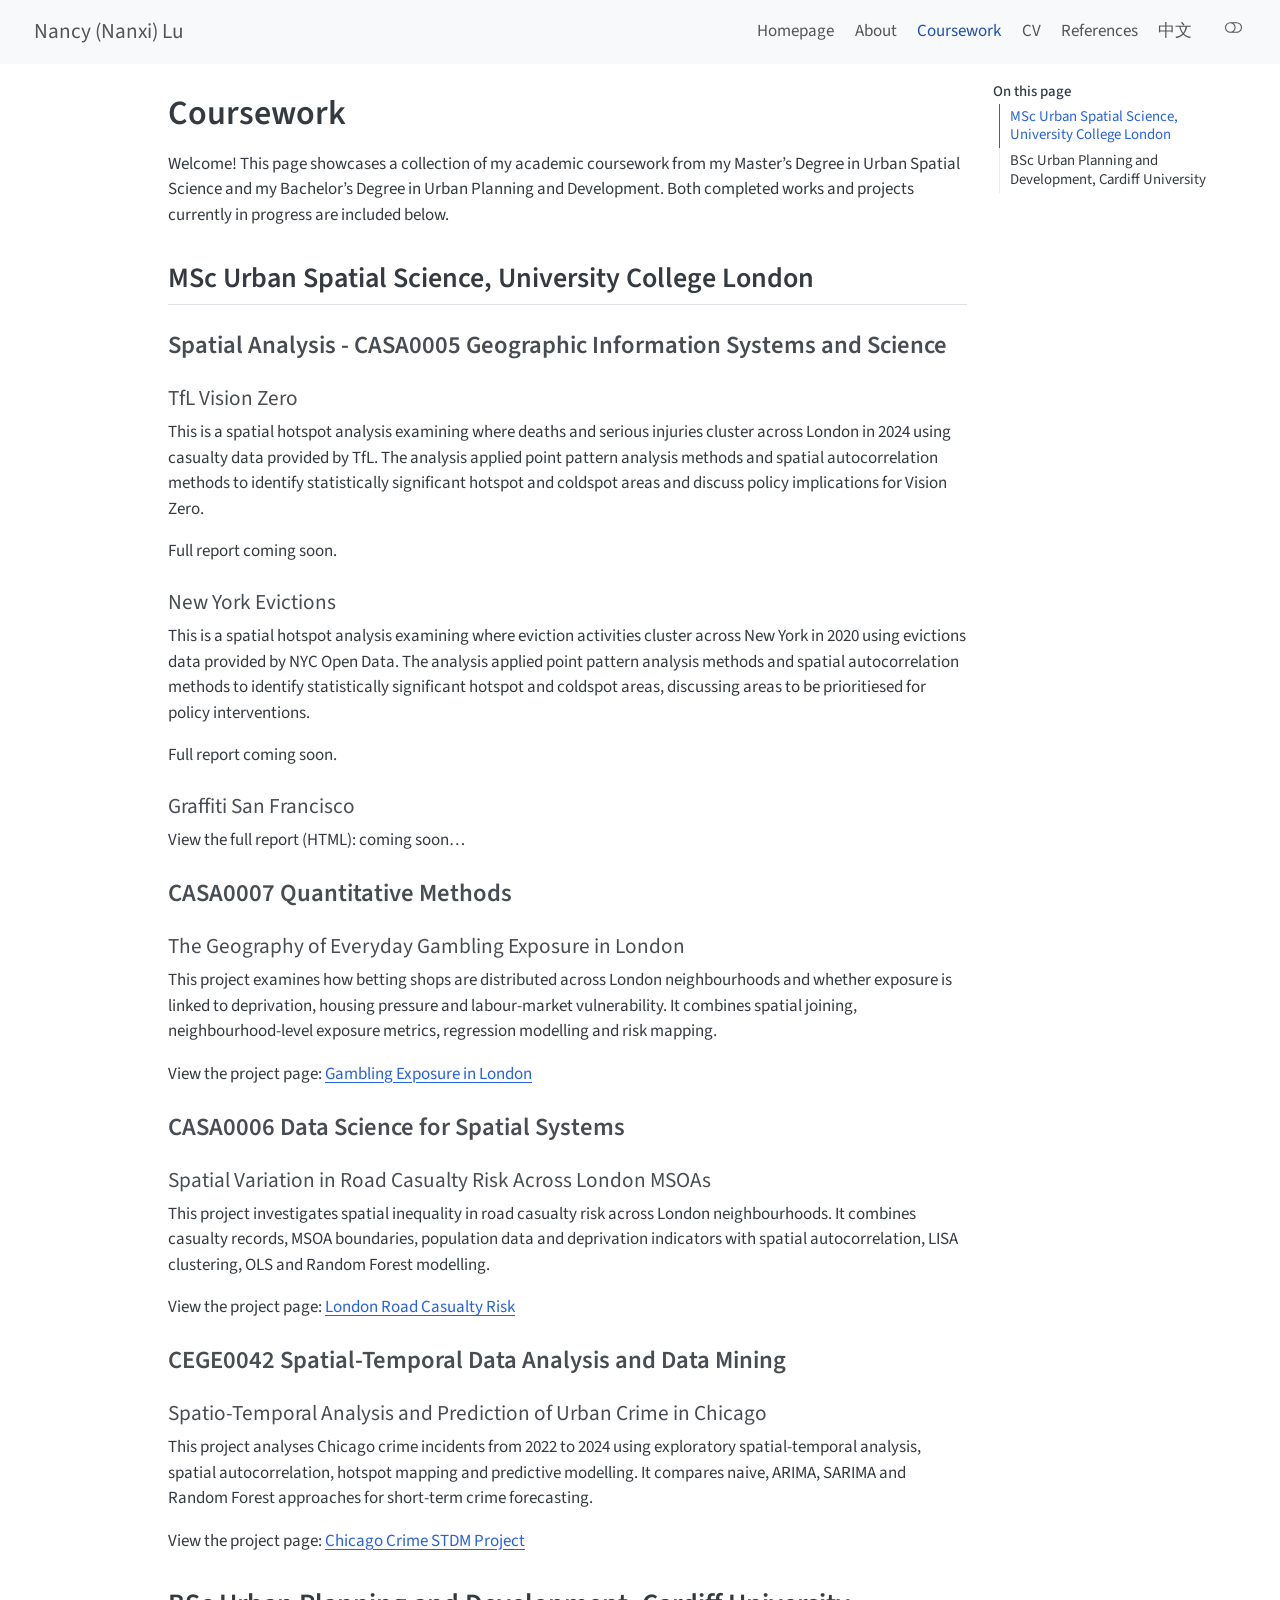
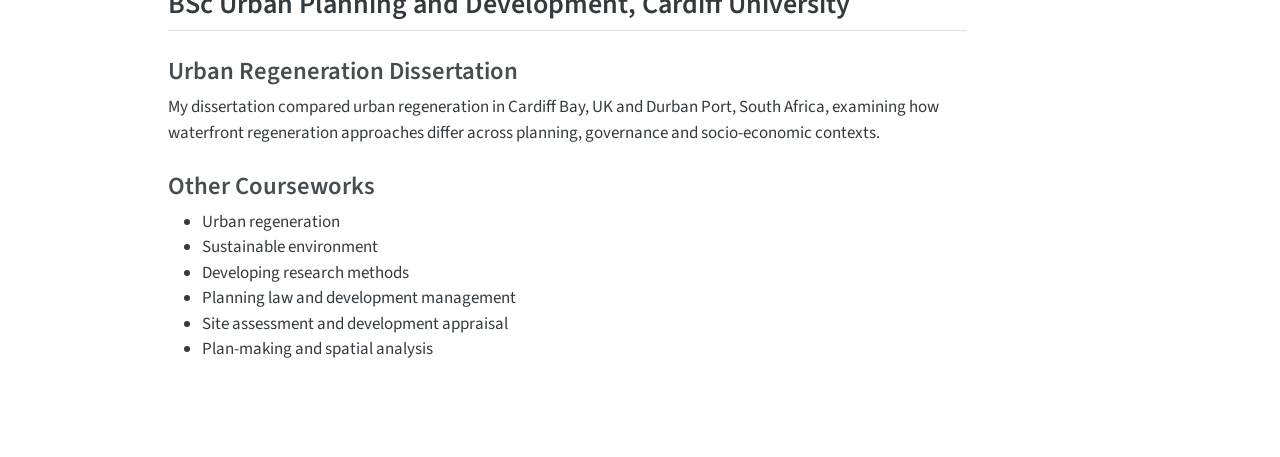
==== commit b8d9049c: "updated CV" ====
--- a/docs/coursework.html
+++ b/docs/coursework.html
@@ -7,7 +7,7 @@
 <meta name="viewport" content="width=device-width, initial-scale=1.0, user-scalable=yes">
 
 
-<title>简历 – Nancy (Nanxi) Lu</title>
+<title>Coursework – Nancy (Nanxi) Lu</title>
 <style>
 code{white-space: pre-wrap;}
 span.smallcaps{font-variant: small-caps;}
@@ -319,76 +319,6 @@
   <li><a href="#urban-regeneration-dissertation" id="toc-urban-regeneration-dissertation" class="nav-link" data-scroll-target="#urban-regeneration-dissertation">Urban Regeneration Dissertation</a></li>
   <li><a href="#other-courseworks" id="toc-other-courseworks" class="nav-link" data-scroll-target="#other-courseworks">Other Courseworks</a></li>
   </ul></li>
-  <li><a href="#msc-urban-spatial-science-university-college-london-1" id="toc-msc-urban-spatial-science-university-college-london-1" class="nav-link" data-scroll-target="#msc-urban-spatial-science-university-college-london-1">MSc Urban Spatial Science, University College London</a>
-  <ul class="collapse">
-  <li><a href="#spatial-analysis---casa0005-geographic-information-systems-and-science-1" id="toc-spatial-analysis---casa0005-geographic-information-systems-and-science-1" class="nav-link" data-scroll-target="#spatial-analysis---casa0005-geographic-information-systems-and-science-1">Spatial Analysis - CASA0005 Geographic Information Systems and Science</a></li>
-  <li><a href="#casa0007-quantitative-methods-1" id="toc-casa0007-quantitative-methods-1" class="nav-link" data-scroll-target="#casa0007-quantitative-methods-1">CASA0007 Quantitative Methods</a></li>
-  <li><a href="#casa0006-data-science-for-spatial-systems-1" id="toc-casa0006-data-science-for-spatial-systems-1" class="nav-link" data-scroll-target="#casa0006-data-science-for-spatial-systems-1">CASA0006 Data Science for Spatial Systems</a></li>
-  <li><a href="#cege0042-spatial-temporal-data-analysis-and-data-mining-1" id="toc-cege0042-spatial-temporal-data-analysis-and-data-mining-1" class="nav-link" data-scroll-target="#cege0042-spatial-temporal-data-analysis-and-data-mining-1">CEGE0042 Spatial-Temporal Data Analysis and Data Mining</a></li>
-  </ul></li>
-  <li><a href="#bsc-urban-planning-and-development-cardiff-university-1" id="toc-bsc-urban-planning-and-development-cardiff-university-1" class="nav-link" data-scroll-target="#bsc-urban-planning-and-development-cardiff-university-1">BSc Urban Planning and Development, Cardiff University</a>
-  <ul class="collapse">
-  <li><a href="#城市更新毕业论文" id="toc-城市更新毕业论文" class="nav-link" data-scroll-target="#城市更新毕业论文">城市更新毕业论文</a></li>
-  <li><a href="#其他课程方向" id="toc-其他课程方向" class="nav-link" data-scroll-target="#其他课程方向">其他课程方向</a></li>
-  </ul></li>
-  <li><a href="#nancy-nanxi-lu" id="toc-nancy-nanxi-lu" class="nav-link" data-scroll-target="#nancy-nanxi-lu">Nancy (Nanxi) Lu</a></li>
-  <li><a href="#profile" id="toc-profile" class="nav-link" data-scroll-target="#profile">Profile</a></li>
-  <li><a href="#education" id="toc-education" class="nav-link" data-scroll-target="#education">Education</a>
-  <ul class="collapse">
-  <li><a href="#msc-urban-spatial-science-university-college-london-london-uk-september-2025---september-2026" id="toc-msc-urban-spatial-science-university-college-london-london-uk-september-2025---september-2026" class="nav-link" data-scroll-target="#msc-urban-spatial-science-university-college-london-london-uk-september-2025---september-2026">MSc Urban Spatial Science, University College London, London, UK | September 2025 - September 2026</a></li>
-  <li><a href="#bsc-urban-planning-and-development-hons-cardiff-university-cardiff-uk-september-2022---july-2025" id="toc-bsc-urban-planning-and-development-hons-cardiff-university-cardiff-uk-september-2022---july-2025" class="nav-link" data-scroll-target="#bsc-urban-planning-and-development-hons-cardiff-university-cardiff-uk-september-2022---july-2025">BSc Urban Planning and Development (Hons), Cardiff University, Cardiff, UK | September 2022 - July 2025</a></li>
-  <li><a href="#national-senior-certificate-the-wykeham-collegiate-pietermaritzburg-south-africa-january-2017---december-2021" id="toc-national-senior-certificate-the-wykeham-collegiate-pietermaritzburg-south-africa-january-2017---december-2021" class="nav-link" data-scroll-target="#national-senior-certificate-the-wykeham-collegiate-pietermaritzburg-south-africa-january-2017---december-2021">National Senior Certificate, The Wykeham Collegiate, Pietermaritzburg, South Africa | January 2017 - December 2021</a></li>
-  </ul></li>
-  <li><a href="#experience" id="toc-experience" class="nav-link" data-scroll-target="#experience">Experience</a>
-  <ul class="collapse">
-  <li><a href="#assistant-transport-analyst-liverpool-city-region-combined-authority-liverpool-uk-may-2026---present" id="toc-assistant-transport-analyst-liverpool-city-region-combined-authority-liverpool-uk-may-2026---present" class="nav-link" data-scroll-target="#assistant-transport-analyst-liverpool-city-region-combined-authority-liverpool-uk-may-2026---present">Assistant Transport Analyst, Liverpool City Region Combined Authority, Liverpool, UK | May 2026 - Present</a></li>
-  <li><a href="#transport-planning-intern-u.a-design-china-ltd.-shanghai-china-september-2024---november-2024" id="toc-transport-planning-intern-u.a-design-china-ltd.-shanghai-china-september-2024---november-2024" class="nav-link" data-scroll-target="#transport-planning-intern-u.a-design-china-ltd.-shanghai-china-september-2024---november-2024">Transport Planning Intern, U.A Design China Ltd., Shanghai, China | September 2024 - November 2024</a></li>
-  <li><a href="#planning-intern-tus-design-group-ltd.-suzhou-china-june-2024---august-2024" id="toc-planning-intern-tus-design-group-ltd.-suzhou-china-june-2024---august-2024" class="nav-link" data-scroll-target="#planning-intern-tus-design-group-ltd.-suzhou-china-june-2024---august-2024">Planning Intern, Tus Design Group Ltd., Suzhou, China | June 2024 - August 2024</a></li>
-  <li><a href="#planning-intern-jinghailang-planning-institute-nantong-china-june-2023---august-2023" id="toc-planning-intern-jinghailang-planning-institute-nantong-china-june-2023---august-2023" class="nav-link" data-scroll-target="#planning-intern-jinghailang-planning-institute-nantong-china-june-2023---august-2023">Planning Intern, Jinghailang Planning Institute, Nantong, China | June 2023 - August 2023</a></li>
-  <li><a href="#landscape-architecture-summer-trainee-sanfield-management-ltd.-sun-hung-kai-properties-hong-kong-july-2021---august-2021" id="toc-landscape-architecture-summer-trainee-sanfield-management-ltd.-sun-hung-kai-properties-hong-kong-july-2021---august-2021" class="nav-link" data-scroll-target="#landscape-architecture-summer-trainee-sanfield-management-ltd.-sun-hung-kai-properties-hong-kong-july-2021---august-2021">Landscape Architecture Summer Trainee, SANFIELD (Management) Ltd., Sun Hung Kai Properties, Hong Kong | July 2021 - August 2021</a></li>
-  <li><a href="#design-assistant-intern-gyso-pearls-jewellery-ltd.-hong-kong-july-2020---august-2020" id="toc-design-assistant-intern-gyso-pearls-jewellery-ltd.-hong-kong-july-2020---august-2020" class="nav-link" data-scroll-target="#design-assistant-intern-gyso-pearls-jewellery-ltd.-hong-kong-july-2020---august-2020">Design Assistant Intern, GYSO Pearls &amp; Jewellery Ltd., Hong Kong | July 2020 - August 2020</a></li>
-  </ul></li>
-  <li><a href="#leadership-and-achievements" id="toc-leadership-and-achievements" class="nav-link" data-scroll-target="#leadership-and-achievements">Leadership and Achievements</a></li>
-  <li><a href="#skills" id="toc-skills" class="nav-link" data-scroll-target="#skills">Skills</a>
-  <ul class="collapse">
-  <li><a href="#spatial-analysis-data-and-planning-tools" id="toc-spatial-analysis-data-and-planning-tools" class="nav-link" data-scroll-target="#spatial-analysis-data-and-planning-tools">Spatial Analysis, Data and Planning Tools</a></li>
-  <li><a href="#languages" id="toc-languages" class="nav-link" data-scroll-target="#languages">Languages</a></li>
-  </ul></li>
-  <li><a href="#volunteering" id="toc-volunteering" class="nav-link" data-scroll-target="#volunteering">Volunteering</a>
-  <ul class="collapse">
-  <li><a href="#citypedia---sustainable-transportation-january-2023---present" id="toc-citypedia---sustainable-transportation-january-2023---present" class="nav-link" data-scroll-target="#citypedia---sustainable-transportation-january-2023---present">CityPedia - Sustainable Transportation | January 2023 - Present</a></li>
-  <li><a href="#planning-aid-wales-december-2024---august-2025" id="toc-planning-aid-wales-december-2024---august-2025" class="nav-link" data-scroll-target="#planning-aid-wales-december-2024---august-2025">Planning Aid Wales | December 2024 - August 2025</a></li>
-  </ul></li>
-  <li><a href="#music-and-interests" id="toc-music-and-interests" class="nav-link" data-scroll-target="#music-and-interests">Music and Interests</a></li>
-  <li><a href="#nancy-nanxi-lu-陆南希" id="toc-nancy-nanxi-lu-陆南希" class="nav-link" data-scroll-target="#nancy-nanxi-lu-陆南希">Nancy (Nanxi) Lu / 陆南希</a></li>
-  <li><a href="#个人简介" id="toc-个人简介" class="nav-link" data-scroll-target="#个人简介">个人简介</a></li>
-  <li><a href="#教育经历" id="toc-教育经历" class="nav-link" data-scroll-target="#教育经历">教育经历</a>
-  <ul class="collapse">
-  <li><a href="#msc-urban-spatial-science-university-college-london-london-uk-2025.09---2026.09" id="toc-msc-urban-spatial-science-university-college-london-london-uk-2025.09---2026.09" class="nav-link" data-scroll-target="#msc-urban-spatial-science-university-college-london-london-uk-2025.09---2026.09">MSc Urban Spatial Science, University College London, London, UK | 2025.09 - 2026.09</a></li>
-  <li><a href="#bsc-urban-planning-and-development-hons-cardiff-university-cardiff-uk-2022.09---2025.07" id="toc-bsc-urban-planning-and-development-hons-cardiff-university-cardiff-uk-2022.09---2025.07" class="nav-link" data-scroll-target="#bsc-urban-planning-and-development-hons-cardiff-university-cardiff-uk-2022.09---2025.07">BSc Urban Planning and Development (Hons), Cardiff University, Cardiff, UK | 2022.09 - 2025.07</a></li>
-  <li><a href="#national-senior-certificate-the-wykeham-collegiate-pietermaritzburg-south-africa-2017.01---2021.12" id="toc-national-senior-certificate-the-wykeham-collegiate-pietermaritzburg-south-africa-2017.01---2021.12" class="nav-link" data-scroll-target="#national-senior-certificate-the-wykeham-collegiate-pietermaritzburg-south-africa-2017.01---2021.12">National Senior Certificate, The Wykeham Collegiate, Pietermaritzburg, South Africa | 2017.01 - 2021.12</a></li>
-  </ul></li>
-  <li><a href="#工作与实习经历" id="toc-工作与实习经历" class="nav-link" data-scroll-target="#工作与实习经历">工作与实习经历</a>
-  <ul class="collapse">
-  <li><a href="#assistant-transport-analyst-liverpool-city-region-combined-authority-liverpool-uk-2026.05---至今" id="toc-assistant-transport-analyst-liverpool-city-region-combined-authority-liverpool-uk-2026.05---至今" class="nav-link" data-scroll-target="#assistant-transport-analyst-liverpool-city-region-combined-authority-liverpool-uk-2026.05---至今">Assistant Transport Analyst, Liverpool City Region Combined Authority, Liverpool, UK | 2026.05 - 至今</a></li>
-  <li><a href="#transport-planning-intern-u.a-design-china-ltd.-shanghai-china-2024.09---2024.11" id="toc-transport-planning-intern-u.a-design-china-ltd.-shanghai-china-2024.09---2024.11" class="nav-link" data-scroll-target="#transport-planning-intern-u.a-design-china-ltd.-shanghai-china-2024.09---2024.11">Transport Planning Intern, U.A Design China Ltd., Shanghai, China | 2024.09 - 2024.11</a></li>
-  <li><a href="#planning-intern-tus-design-group-ltd.-suzhou-china-2024.06---2024.08" id="toc-planning-intern-tus-design-group-ltd.-suzhou-china-2024.06---2024.08" class="nav-link" data-scroll-target="#planning-intern-tus-design-group-ltd.-suzhou-china-2024.06---2024.08">Planning Intern, Tus Design Group Ltd., Suzhou, China | 2024.06 - 2024.08</a></li>
-  <li><a href="#planning-intern-jinghailang-planning-institute-nantong-china-2023.06---2023.08" id="toc-planning-intern-jinghailang-planning-institute-nantong-china-2023.06---2023.08" class="nav-link" data-scroll-target="#planning-intern-jinghailang-planning-institute-nantong-china-2023.06---2023.08">Planning Intern, Jinghailang Planning Institute, Nantong, China | 2023.06 - 2023.08</a></li>
-  <li><a href="#landscape-architecture-summer-trainee-sanfield-management-ltd.-sun-hung-kai-properties-hong-kong-2021.07---2021.08" id="toc-landscape-architecture-summer-trainee-sanfield-management-ltd.-sun-hung-kai-properties-hong-kong-2021.07---2021.08" class="nav-link" data-scroll-target="#landscape-architecture-summer-trainee-sanfield-management-ltd.-sun-hung-kai-properties-hong-kong-2021.07---2021.08">Landscape Architecture Summer Trainee, SANFIELD (Management) Ltd., Sun Hung Kai Properties, Hong Kong | 2021.07 - 2021.08</a></li>
-  <li><a href="#design-assistant-intern-gyso-pearls-jewellery-ltd.-hong-kong-2020.07---2020.08" id="toc-design-assistant-intern-gyso-pearls-jewellery-ltd.-hong-kong-2020.07---2020.08" class="nav-link" data-scroll-target="#design-assistant-intern-gyso-pearls-jewellery-ltd.-hong-kong-2020.07---2020.08">Design Assistant Intern, GYSO Pearls &amp; Jewellery Ltd., Hong Kong | 2020.07 - 2020.08</a></li>
-  </ul></li>
-  <li><a href="#领导力与证书" id="toc-领导力与证书" class="nav-link" data-scroll-target="#领导力与证书">领导力与证书</a></li>
-  <li><a href="#技能" id="toc-技能" class="nav-link" data-scroll-target="#技能">技能</a>
-  <ul class="collapse">
-  <li><a href="#空间分析数据与规划工具" id="toc-空间分析数据与规划工具" class="nav-link" data-scroll-target="#空间分析数据与规划工具">空间分析、数据与规划工具</a></li>
-  <li><a href="#语言" id="toc-语言" class="nav-link" data-scroll-target="#语言">语言</a></li>
-  </ul></li>
-  <li><a href="#志愿经历" id="toc-志愿经历" class="nav-link" data-scroll-target="#志愿经历">志愿经历</a>
-  <ul class="collapse">
-  <li><a href="#citypedia---sustainable-transportation-2023.01---至今" id="toc-citypedia---sustainable-transportation-2023.01---至今" class="nav-link" data-scroll-target="#citypedia---sustainable-transportation-2023.01---至今">CityPedia - Sustainable Transportation | 2023.01 - 至今</a></li>
-  <li><a href="#planning-aid-wales-2024.12---2025.08" id="toc-planning-aid-wales-2024.12---2025.08" class="nav-link" data-scroll-target="#planning-aid-wales-2024.12---2025.08">Planning Aid Wales | 2024.12 - 2025.08</a></li>
-  </ul></li>
-  <li><a href="#音乐与兴趣" id="toc-音乐与兴趣" class="nav-link" data-scroll-target="#音乐与兴趣">音乐与兴趣</a></li>
   </ul>
 </nav>
     </div>
@@ -398,7 +328,7 @@
 
 <header id="title-block-header" class="quarto-title-block default">
 <div class="quarto-title">
-<h1 class="title">简历</h1>
+<h1 class="title">Coursework</h1>
 </div>
 
 
@@ -478,372 +408,7 @@
 </ul>
 
 
-<p><a href="./coursework.html" class="language-button">English</a></p>
-<p>本页展示我在 MSc Urban Spatial Science 与 BSc Urban Planning and Development 期间完成的部分课程项目，包括已完成作品与仍在完善的研究方向。</p>
-</section>
-</section>
-<section id="msc-urban-spatial-science-university-college-london-1" class="level2">
-<h2 class="anchored" data-anchor-id="msc-urban-spatial-science-university-college-london-1">MSc Urban Spatial Science, University College London</h2>
-<section id="spatial-analysis---casa0005-geographic-information-systems-and-science-1" class="level3">
-<h3 class="anchored" data-anchor-id="spatial-analysis---casa0005-geographic-information-systems-and-science-1">Spatial Analysis - CASA0005 Geographic Information Systems and Science</h3>
-<section id="tfl-vision-zero-1" class="level4">
-<h4 class="anchored" data-anchor-id="tfl-vision-zero-1">TfL Vision Zero</h4>
-<p>该项目使用 TfL 2024 年伤亡数据，分析伦敦死亡与重伤交通事故的空间聚集位置。研究采用点模式分析和空间自相关方法，识别显著热点与冷点，并讨论其对 Vision Zero 政策的启示。</p>
-<p>完整报告整理中。</p>
-</section>
-<section id="new-york-evictions-1" class="level4">
-<h4 class="anchored" data-anchor-id="new-york-evictions-1">New York Evictions</h4>
-<p>该项目使用 NYC Open Data 的 2020 年驱逐数据，分析纽约驱逐活动的空间聚集格局，并讨论哪些地区应被优先纳入政策干预。</p>
-<p>完整报告整理中。</p>
-</section>
-<section id="graffiti-san-francisco-1" class="level4">
-<h4 class="anchored" data-anchor-id="graffiti-san-francisco-1">Graffiti San Francisco</h4>
-<p>完整报告整理中。</p>
-</section>
-</section>
-<section id="casa0007-quantitative-methods-1" class="level3">
-<h3 class="anchored" data-anchor-id="casa0007-quantitative-methods-1">CASA0007 Quantitative Methods</h3>
-<section id="the-geography-of-everyday-gambling-exposure-in-london-1" class="level4">
-<h4 class="anchored" data-anchor-id="the-geography-of-everyday-gambling-exposure-in-london-1">The Geography of Everyday Gambling Exposure in London</h4>
-<p>该项目分析伦敦博彩店在社区尺度上的分布，并探讨博彩暴露是否与贫困、住房压力和劳动力市场脆弱性相关。项目结合空间连接、社区暴露指标、回归建模与风险制图。</p>
-<p>查看项目页面：<a href="./qm-gambling-zh.html">伦敦博彩暴露</a></p>
-</section>
-</section>
-<section id="casa0006-data-science-for-spatial-systems-1" class="level3">
-<h3 class="anchored" data-anchor-id="casa0006-data-science-for-spatial-systems-1">CASA0006 Data Science for Spatial Systems</h3>
-<section id="spatial-variation-in-road-casualty-risk-across-london-msoas-1" class="level4">
-<h4 class="anchored" data-anchor-id="spatial-variation-in-road-casualty-risk-across-london-msoas-1">Spatial Variation in Road Casualty Risk Across London MSOAs</h4>
-<p>该项目研究伦敦不同社区道路伤亡风险的空间不平等。项目结合道路伤亡记录、MSOA 边界、人口与贫困指标，并应用空间自相关、LISA 聚类、OLS 与随机森林模型。</p>
-<p>查看项目页面：<a href="./dsss-road-casualty-zh.html">伦敦道路伤亡风险</a></p>
-</section>
-</section>
-<section id="cege0042-spatial-temporal-data-analysis-and-data-mining-1" class="level3">
-<h3 class="anchored" data-anchor-id="cege0042-spatial-temporal-data-analysis-and-data-mining-1">CEGE0042 Spatial-Temporal Data Analysis and Data Mining</h3>
-<section id="spatio-temporal-analysis-and-prediction-of-urban-crime-in-chicago-1" class="level4">
-<h4 class="anchored" data-anchor-id="spatio-temporal-analysis-and-prediction-of-urban-crime-in-chicago-1">Spatio-Temporal Analysis and Prediction of Urban Crime in Chicago</h4>
-<p>该项目分析 2022 至 2024 年芝加哥犯罪事件，结合探索性时空分析、空间自相关、热点制图与预测模型，并比较朴素基线、ARIMA、SARIMA 与随机森林的短期预测表现。</p>
-<p>查看项目页面：<a href="./stdm-chicago-crime-zh.html">芝加哥犯罪 STDM 项目</a></p>
-</section>
-</section>
-</section>
-<section id="bsc-urban-planning-and-development-cardiff-university-1" class="level2">
-<h2 class="anchored" data-anchor-id="bsc-urban-planning-and-development-cardiff-university-1">BSc Urban Planning and Development, Cardiff University</h2>
-<section id="城市更新毕业论文" class="level3">
-<h3 class="anchored" data-anchor-id="城市更新毕业论文">城市更新毕业论文</h3>
-<p>我的本科论文比较了英国 Cardiff Bay 与南非 Durban Port 的城市更新，分析不同滨水区更新路径在规划、治理与社会经济背景中的差异。</p>
-</section>
-<section id="其他课程方向" class="level3">
-<h3 class="anchored" data-anchor-id="其他课程方向">其他课程方向</h3>
-<ul>
-<li>城市更新</li>
-<li>可持续环境</li>
-<li>研究方法</li>
-<li>规划法与开发管理</li>
-<li>场地评估与开发评价</li>
-<li>规划编制与空间分析</li>
-</ul>
-</section>
-</section>
-<section id="nancy-nanxi-lu" class="level2">
-<h2 class="anchored" data-anchor-id="nancy-nanxi-lu">Nancy (Nanxi) Lu</h2>
-<p>+44 7579 958 424 | <a href="mailto:Nanxiliam@hotmail.com">Nanxiliam@hotmail.com</a> | <a href="mailto:nanxi.lu.25@ucl.ac.uk">nanxi.lu.25@ucl.ac.uk</a> | <a href="https://www.linkedin.com/in/nanxilunae2003">LinkedIn</a></p>
-</section>
-<section id="profile" class="level2">
-<h2 class="anchored" data-anchor-id="profile">Profile</h2>
-<p>I am an urban planning and spatial data student interested in city regeneration, transport planning, urban spatial analysis and evidence-led design. My work combines planning knowledge with digital and analytical tools, including CAD, SketchUp, Photoshop, Illustrator, ArcGIS, QGIS, SQL, R, Python, NetLogo, machine learning and data mining.</p>
-<p>I have a strong understanding of UK planning systems, development processes and site assessment, with experience producing clear recommendations for practical and operational decisions. I am a diligent, adaptable and collaborative learner, with experience coordinating teamwork and contributing within multidisciplinary planning, design and transport environments.</p>
-</section>
-<section id="education" class="level2">
-<h2 class="anchored" data-anchor-id="education">Education</h2>
-<p><a href="./coursework.html">Browse my coursework -&gt;</a></p>
-<section id="msc-urban-spatial-science-university-college-london-london-uk-september-2025---september-2026" class="level3">
-<h3 class="anchored" data-anchor-id="msc-urban-spatial-science-university-college-london-london-uk-september-2025---september-2026">MSc Urban Spatial Science, University College London, London, UK | September 2025 - September 2026</h3>
-<ul>
-<li>Royal Geographical Society with IBG accredited.</li>
-<li>Core modules include Geographic Information Systems and Science, Data Science for Spatial Systems, Building Spatial Applications with Big Data, Spatial-Temporal Data Analysis and Data Mining, and Agent-Based Modelling.</li>
-<li>Developing skills in spatial data analysis, geographic information systems, data science and urban modelling to analyse, visualise and apply complex spatial datasets to real-world urban challenges.</li>
-</ul>
-</section>
-<section id="bsc-urban-planning-and-development-hons-cardiff-university-cardiff-uk-september-2022---july-2025" class="level3">
-<h3 class="anchored" data-anchor-id="bsc-urban-planning-and-development-hons-cardiff-university-cardiff-uk-september-2022---july-2025">BSc Urban Planning and Development (Hons), Cardiff University, Cardiff, UK | September 2022 - July 2025</h3>
-<ul>
-<li>RICS and RTPI accredited.</li>
-<li>Awarded the Vice-Chancellor’s Scholarship for entry.</li>
-<li>Dissertation: <em>A Comparative Study of Regeneration in Cardiff Bay and Durban Port</em>.</li>
-<li>Relevant modules include Urban Regeneration, Sustainable Environment and Developing Research Methods.</li>
-<li>Built a strong foundation in British planning legislation, sustainability principles, urban policy, site assessment, development processes and evidence-based planning.</li>
-</ul>
-</section>
-<section id="national-senior-certificate-the-wykeham-collegiate-pietermaritzburg-south-africa-january-2017---december-2021" class="level3">
-<h3 class="anchored" data-anchor-id="national-senior-certificate-the-wykeham-collegiate-pietermaritzburg-south-africa-january-2017---december-2021">National Senior Certificate, The Wykeham Collegiate, Pietermaritzburg, South Africa | January 2017 - December 2021</h3>
-<ul>
-<li>South African IEB syllabus, equivalent to AAA at A-Level.</li>
-<li>Top 100 in KwaZulu-Natal for the National Mathematics Olympiad.</li>
-<li>Silver Medal for the National English Olympiad.</li>
-<li>Bowman-Edgar Trophy for hard work and excellence.</li>
-</ul>
-</section>
-</section>
-<section id="experience" class="level2">
-<h2 class="anchored" data-anchor-id="experience">Experience</h2>
-<section id="assistant-transport-analyst-liverpool-city-region-combined-authority-liverpool-uk-may-2026---present" class="level3">
-<h3 class="anchored" data-anchor-id="assistant-transport-analyst-liverpool-city-region-combined-authority-liverpool-uk-may-2026---present">Assistant Transport Analyst, Liverpool City Region Combined Authority, Liverpool, UK | May 2026 - Present</h3>
-<ul>
-<li>Support the monitoring and evaluation of Liverpool City Region transport schemes by analysing how usage changes after new infrastructure is delivered.</li>
-</ul>
-</section>
-<section id="transport-planning-intern-u.a-design-china-ltd.-shanghai-china-september-2024---november-2024" class="level3">
-<h3 class="anchored" data-anchor-id="transport-planning-intern-u.a-design-china-ltd.-shanghai-china-september-2024---november-2024">Transport Planning Intern, U.A Design China Ltd., Shanghai, China | September 2024 - November 2024</h3>
-<ul>
-<li>Assisted planning and architecture teams on design projects in Shanghai during a remote role.</li>
-<li>Prepared development surveying reports based on regulatory planning documents.</li>
-<li>Produced transport planning maps and contributed to project presentations.</li>
-</ul>
-</section>
-<section id="planning-intern-tus-design-group-ltd.-suzhou-china-june-2024---august-2024" class="level3">
-<h3 class="anchored" data-anchor-id="planning-intern-tus-design-group-ltd.-suzhou-china-june-2024---august-2024">Planning Intern, Tus Design Group Ltd., Suzhou, China | June 2024 - August 2024</h3>
-<ul>
-<li>Contributed to tourism planning, industrial park planning and community street regeneration projects.</li>
-<li>Supported master planning work through research, 3D modelling, preliminary rendering and investment recommendations.</li>
-<li>Used ArcGIS and regulatory maps to design proposed upgrades for outdated facilities in the Suzhou Pingjiang District Regeneration project.</li>
-<li>Conducted resident surveys and contributed ethnographic research to support local regeneration recommendations.</li>
-<li>Collaborated with Architecture and BIM teams to integrate spatial-temporal data into a regulatory master plan for an Inner Mongolia industrial park, aligned with environmental sustainability legislation.</li>
-<li>Contributed to work that won the Suzhou Urban and Rural Construction System Outstanding Survey and Design Urban Planning Second Prize in 2024.</li>
-<li>Conducted historical research for a tourism project, joined site visits and drone-supported fieldwork, and helped develop project proposals.</li>
-</ul>
-</section>
-<section id="planning-intern-jinghailang-planning-institute-nantong-china-june-2023---august-2023" class="level3">
-<h3 class="anchored" data-anchor-id="planning-intern-jinghailang-planning-institute-nantong-china-june-2023---august-2023">Planning Intern, Jinghailang Planning Institute, Nantong, China | June 2023 - August 2023</h3>
-<ul>
-<li>Worked on the Qidong Ancient City tourism development project by researching, building an evaluation system and assessing cultural tourism potential.</li>
-<li>Contributed to a project ranked in the Top 10 of the Jiangsu Province Tourism Development Project in 2023.</li>
-</ul>
-</section>
-<section id="landscape-architecture-summer-trainee-sanfield-management-ltd.-sun-hung-kai-properties-hong-kong-july-2021---august-2021" class="level3">
-<h3 class="anchored" data-anchor-id="landscape-architecture-summer-trainee-sanfield-management-ltd.-sun-hung-kai-properties-hong-kong-july-2021---august-2021">Landscape Architecture Summer Trainee, SANFIELD (Management) Ltd., Sun Hung Kai Properties, Hong Kong | July 2021 - August 2021</h3>
-<ul>
-<li>Assisted with material selection, planning and execution of landscape projects, including showroom preparation for the Central Peak property development.</li>
-<li>Completed a public park redevelopment design project using AutoCAD, SketchUp and Photoshop.</li>
-</ul>
-</section>
-<section id="design-assistant-intern-gyso-pearls-jewellery-ltd.-hong-kong-july-2020---august-2020" class="level3">
-<h3 class="anchored" data-anchor-id="design-assistant-intern-gyso-pearls-jewellery-ltd.-hong-kong-july-2020---august-2020">Design Assistant Intern, GYSO Pearls &amp; Jewellery Ltd., Hong Kong | July 2020 - August 2020</h3>
-<ul>
-<li>Managed showroom materials and edited Photoshop visuals for marketing use.</li>
-</ul>
-</section>
-</section>
-<section id="leadership-and-achievements" class="level2">
-<h2 class="anchored" data-anchor-id="leadership-and-achievements">Leadership and Achievements</h2>
-<ul>
-<li>Vice Chair of the School Student Staff Panel, coordinating meetings between academic staff and student representatives and synthesising feedback on teaching and campus experience.</li>
-<li>Academic Representative in Year One, acting as a formal liaison between students and the school.</li>
-<li>Founding Secretary of the Cardiff University Digital Urbanist Society, supporting society setup and administration.</li>
-<li>Head of Culture and Head of Strings Ensemble in high school.</li>
-<li>IEMA Foundation Certificate in Environmental Management Level 3, completed in January 2025.</li>
-</ul>
-</section>
-<section id="skills" class="level2">
-<h2 class="anchored" data-anchor-id="skills">Skills</h2>
-<section id="spatial-analysis-data-and-planning-tools" class="level3">
-<h3 class="anchored" data-anchor-id="spatial-analysis-data-and-planning-tools">Spatial Analysis, Data and Planning Tools</h3>
-<ul>
-<li>ArcGIS, QGIS, Google Earth Engine, SatScan, SNAP and NetLogo.</li>
-<li>Python, R, SQL, SPSS, machine learning and data mining.</li>
-<li>AutoCAD, SketchUp, Blender, Adobe Photoshop, Illustrator and InDesign.</li>
-<li>Microsoft Word, PowerPoint and Excel for reporting, presentations and data handling.</li>
-<li>Git and GitHub.</li>
-</ul>
-</section>
-<section id="languages" class="level3">
-<h3 class="anchored" data-anchor-id="languages">Languages</h3>
-<ul>
-<li>Mandarin Chinese and Shanghainese: native.</li>
-<li>English: bilingual proficiency.</li>
-<li>French: B2 proficiency.</li>
-<li>Japanese: A2 working knowledge.</li>
-<li>German: A1 basic knowledge.</li>
-</ul>
-</section>
-</section>
-<section id="volunteering" class="level2">
-<h2 class="anchored" data-anchor-id="volunteering">Volunteering</h2>
-<section id="citypedia---sustainable-transportation-january-2023---present" class="level3">
-<h3 class="anchored" data-anchor-id="citypedia---sustainable-transportation-january-2023---present">CityPedia - Sustainable Transportation | January 2023 - Present</h3>
-<ul>
-<li>Translator and proofreader, translating academic research and industry news for non-English readers.</li>
-<li>Connected with global built environment and transport professionals through a volunteer network of more than 1,000 members.</li>
-</ul>
-</section>
-<section id="planning-aid-wales-december-2024---august-2025" class="level3">
-<h3 class="anchored" data-anchor-id="planning-aid-wales-december-2024---august-2025">Planning Aid Wales | December 2024 - August 2025</h3>
-<ul>
-<li>Guided local communities and individuals through the Welsh planning system.</li>
-<li>Assisted with training sessions on planning legislation and best practice.</li>
-<li>Conducted policy research, prepared briefing documents and helped refine outreach strategies for community engagement.</li>
-<li>Maintained records to support timely follow-up and issue resolution.</li>
-</ul>
-</section>
-</section>
-<section id="music-and-interests" class="level2">
-<h2 class="anchored" data-anchor-id="music-and-interests">Music and Interests</h2>
-<ul>
-<li>Piano: Trinity College London Grade 8 and South African National Eisteddfod Gold Medal.</li>
-<li>Keyboard player and music arranger for Cardiff University Orchestra.</li>
-<li>Violin: ABRSM Grade 6 and former concertmaster in high school’s ensemble.</li>
-<li>Interests include tennis, running, hiking, pilates, painting, baking and travelling.</li>
-</ul>
-<p><a href="./about.html">Learn more about me -&gt;</a></p>
-<p><a href="./cv.html" class="language-button">English</a></p>
-</section>
-<section id="nancy-nanxi-lu-陆南希" class="level2">
-<h2 class="anchored" data-anchor-id="nancy-nanxi-lu-陆南希">Nancy (Nanxi) Lu / 陆南希</h2>
-<p>+44 7579 958 424 | <a href="mailto:Nanxiliam@hotmail.com">Nanxiliam@hotmail.com</a> | <a href="mailto:nanxi.lu.25@ucl.ac.uk">nanxi.lu.25@ucl.ac.uk</a> | <a href="https://www.linkedin.com/in/nanxilunae2003">LinkedIn</a></p>
-</section>
-<section id="个人简介" class="level2">
-<h2 class="anchored" data-anchor-id="个人简介">个人简介</h2>
-<p>我是一名城市规划与空间数据方向学生，关注城市更新、交通规划、城市空间分析与循证设计。我的项目结合规划知识与数字分析工具，包括 CAD、SketchUp、Photoshop、Illustrator、ArcGIS、QGIS、SQL、R、Python、NetLogo、机器学习与数据挖掘。</p>
-<p>我熟悉英国规划体系、开发流程与场地评估，并具备将数据分析转化为清晰建议的经验。我学习能力强，适应性好，重视协作，也有在多学科规划、设计与交通环境中工作的经历。</p>
-</section>
-<section id="教育经历" class="level2">
-<h2 class="anchored" data-anchor-id="教育经历">教育经历</h2>
-<p><a href="./coursework-zh.html">查看课程作品 -&gt;</a></p>
-<section id="msc-urban-spatial-science-university-college-london-london-uk-2025.09---2026.09" class="level3">
-<h3 class="anchored" data-anchor-id="msc-urban-spatial-science-university-college-london-london-uk-2025.09---2026.09">MSc Urban Spatial Science, University College London, London, UK | 2025.09 - 2026.09</h3>
-<ul>
-<li>Royal Geographical Society with IBG 认证。</li>
-<li>核心课程包括 Geographic Information Systems and Science、Data Science for Spatial Systems、Building Spatial Applications with Big Data、Spatial-Temporal Data Analysis and Data Mining、Agent-Based Modelling。</li>
-<li>发展空间数据分析、GIS、数据科学与城市建模能力，用于分析、可视化并应用复杂城市空间数据。</li>
-</ul>
-</section>
-<section id="bsc-urban-planning-and-development-hons-cardiff-university-cardiff-uk-2022.09---2025.07" class="level3">
-<h3 class="anchored" data-anchor-id="bsc-urban-planning-and-development-hons-cardiff-university-cardiff-uk-2022.09---2025.07">BSc Urban Planning and Development (Hons), Cardiff University, Cardiff, UK | 2022.09 - 2025.07</h3>
-<ul>
-<li>RICS 与 RTPI 认证。</li>
-<li>获 Vice-Chancellor’s Scholarship 入学奖学金。</li>
-<li>毕业论文：<em>A Comparative Study of Regeneration in Cardiff Bay and Durban Port</em>。</li>
-<li>相关课程包括 Urban Regeneration、Sustainable Environment、Developing Research Methods。</li>
-<li>建立了英国规划法、可持续发展原则、城市政策、场地评估与循证规划的基础。</li>
-</ul>
-</section>
-<section id="national-senior-certificate-the-wykeham-collegiate-pietermaritzburg-south-africa-2017.01---2021.12" class="level3">
-<h3 class="anchored" data-anchor-id="national-senior-certificate-the-wykeham-collegiate-pietermaritzburg-south-africa-2017.01---2021.12">National Senior Certificate, The Wykeham Collegiate, Pietermaritzburg, South Africa | 2017.01 - 2021.12</h3>
-<ul>
-<li>南非 IEB 课程体系，约等同于 A-Level AAA。</li>
-<li>KwaZulu-Natal National Mathematics Olympiad 前 100。</li>
-<li>National English Olympiad 银奖。</li>
-<li>Bowman-Edgar Trophy，表彰勤奋与卓越。</li>
-</ul>
-</section>
-</section>
-<section id="工作与实习经历" class="level2">
-<h2 class="anchored" data-anchor-id="工作与实习经历">工作与实习经历</h2>
-<section id="assistant-transport-analyst-liverpool-city-region-combined-authority-liverpool-uk-2026.05---至今" class="level3">
-<h3 class="anchored" data-anchor-id="assistant-transport-analyst-liverpool-city-region-combined-authority-liverpool-uk-2026.05---至今">Assistant Transport Analyst, Liverpool City Region Combined Authority, Liverpool, UK | 2026.05 - 至今</h3>
-<ul>
-<li>支持 Liverpool City Region 交通项目监测与评估，分析新基础设施投入后交通使用变化。</li>
-</ul>
-</section>
-<section id="transport-planning-intern-u.a-design-china-ltd.-shanghai-china-2024.09---2024.11" class="level3">
-<h3 class="anchored" data-anchor-id="transport-planning-intern-u.a-design-china-ltd.-shanghai-china-2024.09---2024.11">Transport Planning Intern, U.A Design China Ltd., Shanghai, China | 2024.09 - 2024.11</h3>
-<ul>
-<li>远程支持上海规划与建筑设计项目。</li>
-<li>根据法定规划文件撰写开发调研报告。</li>
-<li>绘制交通规划图并参与项目汇报。</li>
-</ul>
-</section>
-<section id="planning-intern-tus-design-group-ltd.-suzhou-china-2024.06---2024.08" class="level3">
-<h3 class="anchored" data-anchor-id="planning-intern-tus-design-group-ltd.-suzhou-china-2024.06---2024.08">Planning Intern, Tus Design Group Ltd., Suzhou, China | 2024.06 - 2024.08</h3>
-<ul>
-<li>参与旅游规划、产业园规划与社区街道更新项目。</li>
-<li>通过研究、三维建模、初步渲染与投资建议支持总体规划。</li>
-<li>使用 ArcGIS 与法定规划图为苏州平江区更新提出设施改善方案。</li>
-<li>进行居民调研，为地方更新建议提供民族志观察。</li>
-<li>与建筑与 BIM 团队合作，将时空数据融入内蒙古产业园法定总体规划。</li>
-<li>参与项目获得 2024 年苏州市城乡建设系统优秀勘察设计城市规划二等奖。</li>
-</ul>
-</section>
-<section id="planning-intern-jinghailang-planning-institute-nantong-china-2023.06---2023.08" class="level3">
-<h3 class="anchored" data-anchor-id="planning-intern-jinghailang-planning-institute-nantong-china-2023.06---2023.08">Planning Intern, Jinghailang Planning Institute, Nantong, China | 2023.06 - 2023.08</h3>
-<ul>
-<li>参与启东古城旅游开发项目，进行研究、评价体系构建与文化旅游潜力评估。</li>
-<li>项目入选 2023 年江苏省旅游开发项目 Top 10。</li>
-</ul>
-</section>
-<section id="landscape-architecture-summer-trainee-sanfield-management-ltd.-sun-hung-kai-properties-hong-kong-2021.07---2021.08" class="level3">
-<h3 class="anchored" data-anchor-id="landscape-architecture-summer-trainee-sanfield-management-ltd.-sun-hung-kai-properties-hong-kong-2021.07---2021.08">Landscape Architecture Summer Trainee, SANFIELD (Management) Ltd., Sun Hung Kai Properties, Hong Kong | 2021.07 - 2021.08</h3>
-<ul>
-<li>协助景观项目材料选择、规划执行与 Central Peak 项目展厅准备。</li>
-<li>使用 AutoCAD、SketchUp 与 Photoshop 完成公共公园更新设计任务。</li>
-</ul>
-</section>
-<section id="design-assistant-intern-gyso-pearls-jewellery-ltd.-hong-kong-2020.07---2020.08" class="level3">
-<h3 class="anchored" data-anchor-id="design-assistant-intern-gyso-pearls-jewellery-ltd.-hong-kong-2020.07---2020.08">Design Assistant Intern, GYSO Pearls &amp; Jewellery Ltd., Hong Kong | 2020.07 - 2020.08</h3>
-<ul>
-<li>管理展厅材料，并使用 Photoshop 编辑营销视觉素材。</li>
-</ul>
-</section>
-</section>
-<section id="领导力与证书" class="level2">
-<h2 class="anchored" data-anchor-id="领导力与证书">领导力与证书</h2>
-<ul>
-<li>School Student Staff Panel 副主席，协调师生会议并整理教学与校园体验反馈。</li>
-<li>大一 Academic Representative，担任学生与学院之间的正式沟通桥梁。</li>
-<li>Cardiff University Digital Urbanist Society 创会秘书。</li>
-<li>高中 Head of Culture 与 Head of Strings Ensemble。</li>
-<li>IEMA Foundation Certificate in Environmental Management Level 3，2025 年 1 月完成。</li>
-</ul>
-</section>
-<section id="技能" class="level2">
-<h2 class="anchored" data-anchor-id="技能">技能</h2>
-<section id="空间分析数据与规划工具" class="level3">
-<h3 class="anchored" data-anchor-id="空间分析数据与规划工具">空间分析、数据与规划工具</h3>
-<ul>
-<li>ArcGIS、QGIS、Google Earth Engine、SatScan、SNAP、NetLogo。</li>
-<li>Python、R、SQL、SPSS、机器学习、数据挖掘。</li>
-<li>AutoCAD、SketchUp、Blender、Adobe Photoshop、Illustrator、InDesign。</li>
-<li>Microsoft Word、PowerPoint、Excel。</li>
-<li>Git 与 GitHub。</li>
-</ul>
-</section>
-<section id="语言" class="level3">
-<h3 class="anchored" data-anchor-id="语言">语言</h3>
-<ul>
-<li>普通话与上海话：母语。</li>
-<li>英语：双语能力。</li>
-<li>法语：B2。</li>
-<li>日语：A2。</li>
-<li>德语：A1。</li>
-</ul>
-</section>
-</section>
-<section id="志愿经历" class="level2">
-<h2 class="anchored" data-anchor-id="志愿经历">志愿经历</h2>
-<section id="citypedia---sustainable-transportation-2023.01---至今" class="level3">
-<h3 class="anchored" data-anchor-id="citypedia---sustainable-transportation-2023.01---至今">CityPedia - Sustainable Transportation | 2023.01 - 至今</h3>
-<ul>
-<li>担任翻译与校对，将学术研究与行业新闻翻译给非英语读者。</li>
-<li>通过超过 1,000 名成员的志愿网络，与全球建成环境与交通领域专业人士保持交流。</li>
-</ul>
-</section>
-<section id="planning-aid-wales-2024.12---2025.08" class="level3">
-<h3 class="anchored" data-anchor-id="planning-aid-wales-2024.12---2025.08">Planning Aid Wales | 2024.12 - 2025.08</h3>
-<ul>
-<li>协助地方社区与个人理解威尔士规划体系。</li>
-<li>支持规划法规与最佳实践培训。</li>
-<li>进行政策研究、准备简报，并协助改进社区参与策略。</li>
-</ul>
-</section>
-</section>
-<section id="音乐与兴趣" class="level2">
-<h2 class="anchored" data-anchor-id="音乐与兴趣">音乐与兴趣</h2>
-<ul>
-<li>钢琴：Trinity College London Grade 8，South African National Eisteddfod 金奖。</li>
-<li>Cardiff University Orchestra 键盘演奏与音乐编排。</li>
-<li>小提琴：ABRSM Grade 6，高中乐团首席。</li>
-<li>兴趣包括网球、跑步、徒步、普拉提、绘画、烘焙与旅行。</li>
-</ul>
-<p><a href="./about-zh.html">了解更多 -&gt;</a></p>
+</section>
 </section>
 
 <a onclick="window.scrollTo(0, 0); return false;" role="button" id="quarto-back-to-top"><i class="bi bi-arrow-up"></i> Back to top</a></main> <!-- /main -->
